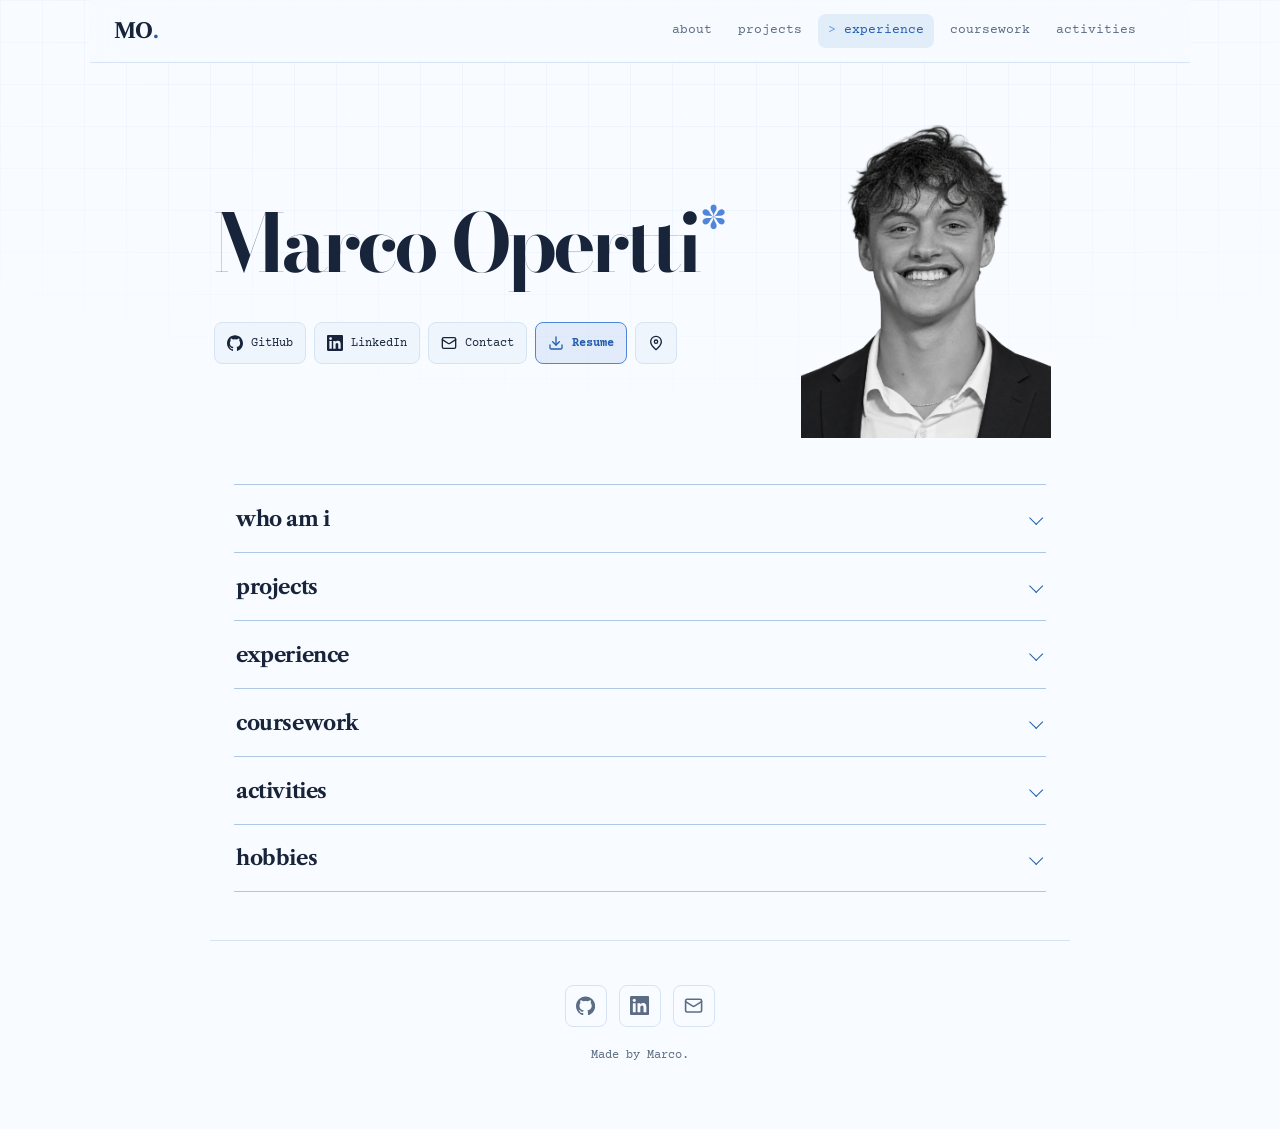
==== index.html @ 5804d97c "Refine portfolio design and interactions" ====
<!DOCTYPE html>
<html lang="en" data-theme="light">
<head>
  <meta charset="UTF-8" />
  <meta name="viewport" content="width=device-width, initial-scale=1.0" />

  <title>Marco Opertti</title>
  <meta name="description" content="Marco Opertti studies computer science at Penn and builds useful software." />
  <meta name="author" content="Marco Opertti" />
  <meta name="theme-color" content="#f7fbff" />

  <!-- Open Graph -->
  <meta property="og:type" content="website" />
  <meta property="og:title" content="Marco Opertti" />
  <meta property="og:description" content="Computer science, design, and projects by Marco Opertti." />
  <meta property="og:url" content="https://marcomercader.github.io" />
  <!-- Drop an assets/og-image.png (1200x630) here and uncomment to enable a rich preview -->
  <!-- <meta property="og:image" content="https://marcomercader.github.io/assets/og-image.png" /> -->

  <!-- Twitter -->
  <meta name="twitter:card" content="summary" />
  <meta name="twitter:title" content="Marco Opertti" />
  <meta name="twitter:description" content="Computer science, design, and projects by Marco Opertti." />

  <link rel="icon" href="data:image/svg+xml,<svg xmlns=%22http://www.w3.org/2000/svg%22 viewBox=%220 0 100 100%22><text y=%22.9em%22 font-size=%2290%22>%E2%8C%98</text></svg>" />

  <!-- Classic serif with a practical typewriter face for the terminal -->
  <link rel="preconnect" href="https://fonts.googleapis.com" />
  <link rel="preconnect" href="https://fonts.gstatic.com" crossorigin />
  <link href="https://fonts.googleapis.com/css2?family=Bodoni+Moda:opsz,wght@6..96,500;6..96,600&family=Courier+Prime:wght@400;700&family=Libre+Caslon+Text:ital,wght@0,400;0,700;1,400&display=swap" rel="stylesheet" />

  <link rel="stylesheet" href="style.css?v=2" />
</head>
<body>
  <a class="skip-link" href="#terminal-section">Skip to content</a>

  <!-- Scroll progress bar -->
  <!-- ============ SVG ICON SPRITE (referenced with <use>) ============ -->
  <svg width="0" height="0" style="position:absolute" aria-hidden="true" focusable="false">
    <symbol id="i-github" viewBox="0 0 24 24" fill="currentColor">
      <path d="M12 .5C5.37.5 0 5.87 0 12.5c0 5.3 3.44 9.8 8.21 11.39.6.11.82-.26.82-.58 0-.29-.01-1.04-.02-2.05-3.34.73-4.04-1.61-4.04-1.61-.55-1.39-1.34-1.76-1.34-1.76-1.09-.75.08-.73.08-.73 1.21.09 1.84 1.24 1.84 1.24 1.07 1.84 2.81 1.31 3.5 1 .11-.78.42-1.31.76-1.61-2.67-.3-5.47-1.34-5.47-5.95 0-1.31.47-2.39 1.24-3.23-.12-.3-.54-1.53.12-3.18 0 0 1.01-.32 3.3 1.23a11.5 11.5 0 016 0c2.29-1.55 3.3-1.23 3.3-1.23.66 1.65.24 2.88.12 3.18.77.84 1.24 1.92 1.24 3.23 0 4.62-2.81 5.64-5.49 5.94.43.37.81 1.1.81 2.22 0 1.6-.01 2.9-.01 3.29 0 .32.22.7.83.58C20.56 22.29 24 17.8 24 12.5 24 5.87 18.63.5 12 .5z"/>
    </symbol>
    <symbol id="i-linkedin" viewBox="0 0 24 24" fill="currentColor">
      <path d="M20.45 20.45h-3.56v-5.57c0-1.33-.02-3.04-1.85-3.04-1.85 0-2.13 1.45-2.13 2.94v5.67H9.35V9h3.42v1.56h.05c.48-.9 1.64-1.85 3.37-1.85 3.6 0 4.27 2.37 4.27 5.45v6.29zM5.34 7.43a2.06 2.06 0 110-4.13 2.06 2.06 0 010 4.13zM7.12 20.45H3.56V9h3.56v11.45zM22.22 0H1.77C.79 0 0 .77 0 1.72v20.56C0 23.23.79 24 1.77 24h20.45c.98 0 1.78-.77 1.78-1.72V1.72C24 .77 23.2 0 22.22 0z"/>
    </symbol>
    <symbol id="i-mail" viewBox="0 0 24 24" fill="none" stroke="currentColor" stroke-linecap="round" stroke-linejoin="round">
      <rect x="2" y="4" width="20" height="16" rx="2"/><path d="m22 7-8.97 5.7a1.94 1.94 0 0 1-2.06 0L2 7"/>
    </symbol>
    <symbol id="i-download" viewBox="0 0 24 24" fill="none" stroke="currentColor" stroke-linecap="round" stroke-linejoin="round">
      <path d="M21 15v4a2 2 0 0 1-2 2H5a2 2 0 0 1-2-2v-4"/><path d="M7 10l5 5 5-5"/><path d="M12 15V3"/>
    </symbol>
    <symbol id="i-location" viewBox="0 0 24 24" fill="none" stroke="currentColor" stroke-linecap="round" stroke-linejoin="round">
      <path d="M20 10c0 5-8 12-8 12S4 15 4 10a8 8 0 1 1 16 0Z"/><circle cx="12" cy="10" r="2.5"/>
    </symbol>
    <symbol id="i-arrow" viewBox="0 0 24 24" fill="none" stroke="currentColor" stroke-linecap="round" stroke-linejoin="round">
      <path d="M7 17 17 7"/><path d="M7 7h10v10"/>
    </symbol>
    <symbol id="i-menu" viewBox="0 0 24 24" fill="none" stroke="currentColor" stroke-linecap="round" stroke-linejoin="round">
      <path d="M3 6h18M3 12h18M3 18h18"/>
    </symbol>
    <symbol id="i-x" viewBox="0 0 24 24" fill="none" stroke="currentColor" stroke-linecap="round" stroke-linejoin="round">
      <path d="M18 6 6 18M6 6l12 12"/>
    </symbol>
    <symbol id="i-check" viewBox="0 0 24 24" fill="none" stroke="currentColor" stroke-linecap="round" stroke-linejoin="round">
      <path d="M20 6 9 17l-5-5"/>
    </symbol>
    <symbol id="i-sparkles" viewBox="0 0 24 24" fill="none" stroke="currentColor" stroke-linecap="round" stroke-linejoin="round">
      <path d="M12 3 10.1 8.8a2 2 0 0 1-1.3 1.3L3 12l5.8 1.9a2 2 0 0 1 1.3 1.3L12 21l1.9-5.8a2 2 0 0 1 1.3-1.3L21 12l-5.8-1.9a2 2 0 0 1-1.3-1.3L12 3Z"/><path d="M5 3v4M3 5h4M19 17v4M17 19h4"/>
    </symbol>
    <symbol id="i-award" viewBox="0 0 24 24" fill="none" stroke="currentColor" stroke-linecap="round" stroke-linejoin="round">
      <circle cx="12" cy="8" r="6"/><path d="M15.5 13.5 17 22l-5-3-5 3 1.5-8.5"/>
    </symbol>
    <symbol id="i-flag" viewBox="0 0 24 24" fill="none" stroke="currentColor" stroke-linecap="round" stroke-linejoin="round">
      <path d="M4 15s1-1 4-1 5 2 8 2 4-1 4-1V3s-1 1-4 1-5-2-8-2-4 1-4 1z"/><line x1="4" y1="22" x2="4" y2="15"/>
    </symbol>
    <symbol id="i-globe" viewBox="0 0 24 24" fill="none" stroke="currentColor" stroke-linecap="round" stroke-linejoin="round">
      <circle cx="12" cy="12" r="10"/><path d="M2 12h20"/><path d="M12 2a15.3 15.3 0 0 1 4 10 15.3 15.3 0 0 1-4 10 15.3 15.3 0 0 1-4-10 15.3 15.3 0 0 1 4-10z"/>
    </symbol>
    <symbol id="i-book" viewBox="0 0 24 24" fill="none" stroke="currentColor" stroke-linecap="round" stroke-linejoin="round">
      <path d="M12 7v14"/><path d="M3 18a1 1 0 0 1-1-1V4a1 1 0 0 1 1-1h5a4 4 0 0 1 4 4 4 4 0 0 1 4-4h5a1 1 0 0 1 1 1v13a1 1 0 0 1-1 1h-6a3 3 0 0 0-3 3 3 3 0 0 0-3-3z"/>
    </symbol>
  </svg>

  <!-- ============ NAV ============ -->
  <header class="nav" id="nav">
    <a href="#hero" class="nav__brand" aria-label="Marco Opertti, home">MO<span class="accent">.</span></a>

    <nav class="nav__links" id="nav-links" aria-label="Primary">
      <a href="#terminal-section">about</a>
      <a href="#projects">projects</a>
      <a href="#experience">experience</a>
      <a href="#coursework">coursework</a>
      <a href="#activities">activities</a>
    </nav>

    <div class="nav__actions">
      <button id="nav-menu-btn" class="icon-btn nav__menu-btn" type="button" aria-label="Open menu" aria-expanded="false" aria-controls="nav-links">
        <svg class="icon icon-menu" aria-hidden="true"><use href="#i-menu"/></svg>
        <svg class="icon icon-x" aria-hidden="true"><use href="#i-x"/></svg>
      </button>
    </div>
  </header>

  <main>
    <!-- ============ SECTION 1: HERO ============ -->
    <section id="hero" class="hero">
      <div class="hero__intro">
        <div class="hero__name-row">
          <h1 class="hero__name">Marco Opertti<span class="hero__asterisk" aria-hidden="true">*</span></h1>
        </div>

        <div class="hero__links">
          <a class="btn" href="https://github.com/Marcomercader" target="_blank" rel="noopener" aria-label="GitHub profile">
            <svg class="icon" aria-hidden="true"><use href="#i-github"/></svg> GitHub
          </a>
          <a class="btn" href="https://www.linkedin.com/in/marco-opertti" target="_blank" rel="noopener" aria-label="LinkedIn profile">
            <svg class="icon" aria-hidden="true"><use href="#i-linkedin"/></svg> LinkedIn
          </a>
          <span class="contact-wrap">
            <button class="btn" type="button" aria-describedby="contact-note">
              <svg class="icon" aria-hidden="true"><use href="#i-mail"/></svg> Contact
            </button>
            <span class="contact-note" id="contact-note" role="tooltip">
              <a href="mailto:marcoopertti@gmail.com">marcoopertti@gmail.com</a>
              <a href="tel:+12023203802">202-320-3802</a>
            </span>
          </span>
          <a class="btn btn--accent" href="https://github.com/Marcomercader/resume/raw/main/Marco%20Opertti%20Resume%202026.pdf" target="_blank" rel="noopener" aria-label="Download resume PDF">
            <svg class="icon" aria-hidden="true"><use href="#i-download"/></svg> Resume
          </a>
          <span class="location-wrap">
            <button class="btn location-tag" type="button" aria-label="Location" aria-describedby="location-note">
              <svg class="icon" aria-hidden="true"><use href="#i-location"/></svg>
            </button>
            <span class="location-note" id="location-note" role="tooltip">Grew up in DC, originally from Uruguay, now based in Philly.</span>
          </span>
        </div>

      </div>

      <div class="hero__portrait" aria-hidden="true">
        <div class="hero__portrait-frame">
          <img class="hero__portrait-photo" src="assets/marco-headshot.png" alt="" width="1122" height="1402" />
        </div>
      </div>
    </section>

    <!-- ============ SECTION 2: TERMINAL / ABOUT ============ -->
    <section id="terminal-section" class="section">
      <h2 class="section__title">who am i</h2>

      <div class="terminal" id="terminal">
        <div class="terminal__bar">
          <span class="terminal__dot terminal__dot--red" aria-hidden="true"></span>
          <span class="terminal__dot terminal__dot--yellow" aria-hidden="true"></span>
          <span class="terminal__dot terminal__dot--green" aria-hidden="true"></span>
          <span class="terminal__title">marco@penn ~ %</span>
        </div>

        <!-- Output area. Screen-reader announces new lines politely. -->
        <div class="terminal__body" id="terminal-output" role="log" aria-live="polite" aria-label="Terminal output"></div>

        <!-- Live input line. The real <input> is transparent and sits on top of
             a rendered mirror so we can draw a blinking cursor + ghost autocomplete. -->
        <form class="terminal__input-line" id="terminal-form" autocomplete="off">
          <label class="terminal__prompt" for="terminal-input">marco@penn ~ %</label>
          <span class="terminal__field" id="terminal-field">
            <span class="terminal__render" aria-hidden="true"><span id="term-typed"></span><span class="terminal__cursor"></span><span id="term-ghost" class="terminal__ghost"></span></span>
            <input
              id="terminal-input"
              class="terminal__input"
              type="text"
              name="command"
              aria-label="Terminal command input, type help then Enter. Press Tab to autocomplete."
              autocomplete="off"
              autocapitalize="off"
              autocorrect="off"
              spellcheck="false"
            />
          </span>
        </form>
      </div>

      <!-- Clickable shortcuts: run a command without typing it. -->
      <div class="cmd-chips" role="group" aria-label="Try a command">
        <span class="cmd-chips__label" aria-hidden="true">try:</span>
        <button class="chip" type="button" data-cmd="help">help</button>
        <button class="chip" type="button" data-cmd="neofetch">neofetch</button>
        <button class="chip" type="button" data-cmd="projects">projects</button>
        <button class="chip" type="button" data-cmd="skills">skills</button>
      </div>
    </section>

    <!-- ============ SECTION 3: PROJECTS ============ -->
    <section id="projects" class="section">
      <h2 class="section__title">projects</h2>

      <div class="projects">
        <!-- Project 1: LHF -->
        <article class="project" id="project-lhf">
          <div class="project__media project__media--fit project__media--fit-cream">
            <img src="assets/covers/lhf.jpg" alt="Low Hanging Fruit cover art: an illustrated persimmon hanging from a branch" loading="lazy" width="886" height="886" />
          </div>
          <div class="project__content">
            <h3 class="project__title">LHF</h3>
            <ul class="tags" aria-label="Tech stack">
              <li>Swift</li><li>SwiftUI</li><li>iOS / macOS</li>
            </ul>
            <p class="project__desc">
              An assignment tracker that pulls deadlines from Canvas and Gradescope.
              I lead the product design and interface. Available on the App Store.
            </p>
            <div class="project__links">
              <a class="btn btn--sm btn--accent" href="https://apps.apple.com/us/app/low-hanging-fruit/id6783911002" target="_blank" rel="noopener" aria-label="Low Hanging Fruit on the App Store">
                <svg class="icon icon-arrow" aria-hidden="true"><use href="#i-arrow"/></svg> App Store
              </a>
              <!-- TODO: fill in real repo URL -->
              <a class="btn btn--sm" href="#" aria-label="LHF GitHub repository">
                <svg class="icon" aria-hidden="true"><use href="#i-github"/></svg> GitHub
              </a>
            </div>
          </div>
        </article>

        <!-- Project 2: Monk -->
        <article class="project" id="project-monk">
          <div class="project__media project__media--wide">
            <img src="assets/covers/monk.png" alt="Monk home screen with a meditating monk illustration" loading="lazy" width="1318" height="1200" />
          </div>
          <div class="project__content">
            <h3 class="project__title">Monk</h3>
            <ul class="tags" aria-label="Tech stack">
              <li>TypeScript</li><li>Next.js</li><li>Supabase</li><li>Claude API</li>
            </ul>
            <p class="project__desc">
              A simple space for habits and guided meditation.
            </p>
            <div class="project__links">
              <!-- TODO: fill in real repo URL -->
              <a class="btn btn--sm" href="https://monkapp.vercel.app/onboarding" target="_blank" rel="noopener" aria-label="Monk live demo">
                <svg class="icon icon-arrow" aria-hidden="true"><use href="#i-arrow"/></svg> Live demo
              </a>
              <a class="btn btn--sm" href="#" aria-label="Monk GitHub repository">
                <svg class="icon" aria-hidden="true"><use href="#i-github"/></svg> GitHub
              </a>
            </div>
          </div>
        </article>

        <!-- Project 3: Penn GeoGuessr -->
        <article class="project" id="project-geoguessr">
          <div class="project__media project__media--fit">
            <img src="assets/covers/penn-geoguessr.jpg" alt="The LOVE statue on Penn's campus" loading="lazy" width="750" height="796" />
          </div>
          <div class="project__content">
            <h3 class="project__title">Penn GeoGuessr</h3>
            <ul class="tags" aria-label="Tech stack">
              <li>Java</li><li class="tags__flag">100% hand-written, no AI</li>
            </ul>
            <p class="project__desc">
              A campus guessing game with 50+ Penn locations, distance scoring,
              a hard mode, and saved high scores. Built solo without AI.
            </p>
            <div class="project__links">
              <a class="btn btn--sm" href="https://github.com/Marcomercader/PennGeoguessr" target="_blank" rel="noopener" aria-label="Penn GeoGuessr GitHub repository">
                <svg class="icon" aria-hidden="true"><use href="#i-github"/></svg> GitHub
              </a>
            </div>
          </div>
        </article>
      </div>
    </section>

    <!-- ============ SECTION 4: EXPERIENCE ============ -->
    <section id="experience" class="section">
      <h2 class="section__title">experience</h2>

      <ol class="timeline">
        <li class="timeline__item">
          <span class="timeline__when">2026</span>
          <div class="timeline__what">
            <strong>LightFeather</strong> &middot; Technology Intern
            <span class="timeline__where">Washington DC</span>
            <p class="timeline__note">Building interactive prototypes for a company website redesign.</p>
          </div>
        </li>
        <li class="timeline__item">
          <span class="timeline__when">2025</span>
          <div class="timeline__what">
            <strong>TakeOff Media</strong> &middot; Junior Web Developer
            <span class="timeline__where">Montevideo, Uruguay</span>
            <p class="timeline__note">Built semantic search across 1,000+ educational videos.</p>
          </div>
        </li>
        <li class="timeline__item">
          <span class="timeline__when">2024</span>
          <div class="timeline__what">
            <strong>North-West Soccer Camp</strong> &middot; Founder
            <span class="timeline__where">Washington DC</span>
            <p class="timeline__note">Ran six training programs for 50+ young players.</p>
          </div>
        </li>
        <li class="timeline__item">
          <span class="timeline__when">2023</span>
          <div class="timeline__what">
            <strong>MIDES</strong> &middot; Data Analyst Intern
            <span class="timeline__where">Montevideo, Uruguay</span>
            <p class="timeline__note">Studied water pricing during Uruguay's national drought.</p>
          </div>
        </li>
      </ol>

      <p class="experience__resume">
        Full details on my
        <a href="https://github.com/Marcomercader/resume/raw/main/Marco%20Opertti%20Resume%202026.pdf" target="_blank" rel="noopener">resume PDF</a>.
      </p>
    </section>

    <!-- ============ SECTION 5: COURSEWORK ============ -->
    <section id="coursework" class="section">
      <h2 class="section__title">coursework</h2>

      <div class="edu">
        <div class="edu__head">
          <div>
            <h3 class="edu__degree">Computer Science B.S.E.</h3>
            <p class="edu__school">University of Pennsylvania &middot; SEAS</p>
          </div>
          <div class="edu__stats">
            <div class="edu__stat">
              <span class="edu__stat-label">GPA</span>
              <span class="edu__stat-value">3.73</span>
            </div>
            <div class="edu__stat">
              <span class="edu__stat-label">class of</span>
              <span class="edu__stat-value">2028</span>
            </div>
          </div>
        </div>

        <!-- Aug 2024 -> May 2028, roughly halfway as of mid-2026 -->
        <div class="edu__progress">
          <span class="edu__progress-label" aria-hidden="true">// degree progress</span>
          <div class="edu__progress-track" role="img" aria-label="Degree progress: about 50 percent, August 2024 to May 2028">
            <span class="edu__progress-fill" style="--pct: 51%"></span>
          </div>
          <span class="edu__progress-pct" aria-hidden="true">51%</span>
        </div>

        <div class="edu__row">
          <span class="edu__label">minors</span>
          <div class="edu__chips">
            <button class="minor-chip" id="design-minor-btn" type="button" aria-haspopup="dialog" aria-controls="design-modal">
              Design portfolio (UX/UI)
              <svg class="icon" aria-hidden="true"><use href="#i-arrow"/></svg>
            </button>
            <span class="minor-chip minor-chip--plain">Engineering Entrepreneurship</span>
          </div>
        </div>

        <div class="edu__row">
          <span class="edu__label">relevant coursework</span>
          <ul class="tags edu__tags" aria-label="Relevant coursework">
            <li>Data Structures</li>
            <li>Algorithms</li>
            <li>Discrete Mathematics</li>
            <li>Linear Algebra</li>
            <li>Computer Systems</li>
            <li>Probability</li>
            <li>CAD (SolidWorks &amp; Rhino)</li>
          </ul>
        </div>

        <p class="edu__note">I started in Mathematical Economics, then switched to computer science because I wanted to build.</p>
      </div>
    </section>

    <!-- ============ SECTION 6: ACTIVITIES ============ -->
    <section id="activities" class="section">
      <h2 class="section__title">activities</h2>

      <ul class="activities">
        <li class="activity">
          <span class="activity__icon" aria-hidden="true"><svg class="icon"><use href="#i-sparkles"/></svg></span>
          <div class="activity__body">
            <h3 class="activity__title">Latino cultural festival</h3>
            <p class="activity__desc">
              I co-organize Penn's largest Latino festival, with 2,000+ attendees and
              $10,000+ raised for nonprofits.
            </p>
          </div>
        </li>

        <li class="activity">
          <span class="activity__icon" aria-hidden="true"><svg class="icon"><use href="#i-award"/></svg></span>
          <div class="activity__body">
            <h3 class="activity__title">UPenn club soccer captain</h3>
            <p class="activity__desc">
              Captain of the Dolphinos, Penn's club soccer team.
            </p>
          </div>
        </li>

        <li class="activity">
          <span class="activity__icon" aria-hidden="true"><svg class="icon"><use href="#i-flag"/></svg></span>
          <div class="activity__body">
            <h3 class="activity__title">Wharton Latino</h3>
            <p class="activity__desc">
              I help run events and mentorship for the club.
            </p>
          </div>
        </li>

        <li class="activity">
          <span class="activity__icon" aria-hidden="true"><svg class="icon"><use href="#i-book"/></svg></span>
          <div class="activity__body">
            <h3 class="activity__title">Curious Cardinals tutor</h3>
            <p class="activity__desc">
              I mentor younger students through schoolwork and passion projects.
            </p>
          </div>
        </li>

        <li class="activity">
          <span class="activity__icon" aria-hidden="true"><svg class="icon"><use href="#i-flag"/></svg></span>
          <div class="activity__body">
            <h3 class="activity__title">UPenn Ski Club</h3>
            <p class="activity__desc">I compete in snowboard slalom and freestyle.</p>
          </div>
        </li>
      </ul>
    </section>

    <!-- ============ SECTION 7: HOBBIES (compact) ============ -->
    <section id="hobbies" class="section section--slim">
      <h2 class="section__title">hobbies</h2>
      <div class="hobbies" aria-label="Hobbies">
        <button class="hobby-card" type="button" data-hobby="sports" aria-haspopup="dialog" aria-controls="hobby-modal"><span aria-hidden="true">⚽</span> sports</button>
        <button class="hobby-card" type="button" data-hobby="cooking" aria-haspopup="dialog" aria-controls="hobby-modal"><span aria-hidden="true">🍳</span> cooking</button>
        <button class="hobby-card" type="button" data-hobby="traveling" aria-haspopup="dialog" aria-controls="hobby-modal"><span aria-hidden="true">✈️</span> traveling</button>
        <button class="hobby-card" type="button" data-hobby="altinha" aria-haspopup="dialog" aria-controls="hobby-modal"><span aria-hidden="true">⛱️</span> altinha</button>
        <button class="hobby-card" type="button" data-hobby="mate-circles" aria-haspopup="dialog" aria-controls="hobby-modal"><span aria-hidden="true">🧉</span> maté circles</button>
      </div>
    </section>
  </main>

  <!-- ============ SECTION 5: FOOTER ============ -->
  <footer class="footer">
    <nav class="footer__links" aria-label="Footer">
      <a href="https://github.com/Marcomercader" target="_blank" rel="noopener" aria-label="GitHub">
        <svg class="icon" aria-hidden="true"><use href="#i-github"/></svg>
      </a>
      <a href="https://www.linkedin.com/in/marco-opertti" target="_blank" rel="noopener" aria-label="LinkedIn">
        <svg class="icon" aria-hidden="true"><use href="#i-linkedin"/></svg>
      </a>
      <a href="mailto:marcoopertti@gmail.com" aria-label="Email Marco">
        <svg class="icon" aria-hidden="true"><use href="#i-mail"/></svg>
      </a>
    </nav>
    <p class="footer__note">Made by Marco.</p>
  </footer>

  <!-- ============ DESIGN MINOR EASTER EGG ============ -->
  <div class="modal" id="design-modal" role="dialog" aria-modal="true" aria-labelledby="design-modal-title" hidden>
    <div class="modal__backdrop" data-close-modal></div>
    <div class="modal__panel">
      <div class="modal__bar">
        <span class="terminal__dot terminal__dot--red" aria-hidden="true"></span>
        <span class="terminal__dot terminal__dot--yellow" aria-hidden="true"></span>
        <span class="terminal__dot terminal__dot--green" aria-hidden="true"></span>
        <span class="modal__title" id="design-modal-title">~/design-portfolio</span>
        <button class="icon-btn modal__close" type="button" data-close-modal aria-label="Close design projects">
          <svg class="icon" aria-hidden="true"><use href="#i-x"/></svg>
        </button>
      </div>
      <div class="modal__body">
        <p class="modal__intro">Design work from class and beyond.</p>
        <div class="design-grid">
          <figure class="design-item">
            <img src="assets/design/embroidered-jeans.jpg" alt="Marco wearing dark denim jeans with a hand-embroidered dragon patch on the back pocket" loading="lazy" width="768" height="1024" />
            <figcaption>01 &middot; Hand-embroidered denim.</figcaption>
          </figure>
          <figure class="design-item">
            <video src="assets/design/dada-composite.mp4" muted loop playsinline controls preload="metadata" aria-label="Dada composite video collage"></video>
            <figcaption>02 &middot; Dada video collage.</figcaption>
          </figure>
          <figure class="design-item">
            <img src="assets/design/capi-system.png" alt="Exploded product diagram of the Capí insulated maté bottle" loading="lazy" width="1056" height="1582" />
            <figcaption>03 &middot; Capí insulated maté bottle.</figcaption>
          </figure>
        </div>
      </div>
    </div>
  </div>

  <!-- Hobby photo lightbox: shows assets/hobbies/<name>.jpg when it exists,
       otherwise a "photos coming soon" placeholder. -->
  <div class="modal" id="hobby-modal" role="dialog" aria-modal="true" aria-labelledby="hobby-modal-title" hidden>
    <div class="modal__backdrop" data-close-modal></div>
    <div class="modal__panel modal__panel--sm">
      <div class="modal__bar">
        <span class="terminal__dot terminal__dot--red" aria-hidden="true"></span>
        <span class="terminal__dot terminal__dot--yellow" aria-hidden="true"></span>
        <span class="terminal__dot terminal__dot--green" aria-hidden="true"></span>
        <span class="modal__title" id="hobby-modal-title">~/hobbies</span>
        <button class="icon-btn modal__close" type="button" data-close-modal aria-label="Close hobby photos">
          <svg class="icon" aria-hidden="true"><use href="#i-x"/></svg>
        </button>
      </div>
      <div class="modal__body">
        <img class="hobby-photo" id="hobby-photo" alt="" hidden />
        <div class="hobby-fallback" id="hobby-fallback" hidden>photos coming soon</div>
      </div>
    </div>
  </div>

  <script src="script.js?v=2" defer></script>
</body>
</html>
---- style.css ----
/* ============================================================
   Marco Opertti portfolio
   Plain CSS, no build step. Theming via [data-theme] on <html>.

   Type system:
     Libre Caslon Text -> display and body
     Courier Prime     -> terminal and utility text
   ============================================================ */

/* ---------- Design tokens ---------- */
:root {
  --accent: #4f86d9;
  --accent-2: #9fc7ff;
  --accent-dim: rgba(79, 134, 217, 0.13);
  --accent-glow: rgba(79, 134, 217, 0.22);

  --radius: 12px;
  --radius-sm: 8px;
  --maxw: 860px;

  --font-sans: "Libre Caslon Text", Georgia, "Times New Roman", serif;
  --font-mono: "Courier Prime", "Courier New", monospace;

  --transition: 180ms ease;
  --ease-out: cubic-bezier(0.16, 1, 0.3, 1);

  --z-nav: 50;
  --z-menu: 60;
}

/* Light blue and white palette */
[data-theme="light"] {
  --bg: #f8fbff;
  --bg-elev: #eef5fd;
  --bg-terminal: #e8f2ff;
  --text: #17243a;
  --text-dim: #5c6d83;
  --border: #d5e3f3;
  --border-strong: #aec7e4;
  --shadow: 0 18px 50px rgba(40, 80, 130, 0.15);
  --accent-text: #245fae;
  --grid-line: rgba(47, 111, 210, 0.04);
}

/* ---------- Reset / base ---------- */
*, *::before, *::after { box-sizing: border-box; }

html { scroll-behavior: smooth; }

@media (prefers-reduced-motion: reduce) {
  html { scroll-behavior: auto; }
  *, *::before, *::after {
    animation-duration: 0.001ms !important;
    animation-iteration-count: 1 !important;
    transition-duration: 0.001ms !important;
  }
}

body {
  margin: 0;
  font-family: var(--font-sans);
  background: var(--bg);
  color: var(--text);
  line-height: 1.65;
  -webkit-font-smoothing: antialiased;
  text-rendering: optimizeLegibility;
  transition: background var(--transition), color var(--transition);
  overflow-x: hidden;
}

/* Faint grid texture. */
body::before {
  content: "";
  position: fixed;
  inset: 0;
  z-index: -2;
  pointer-events: none;
  background-image:
    linear-gradient(var(--grid-line) 1px, transparent 1px),
    linear-gradient(90deg, var(--grid-line) 1px, transparent 1px);
  background-size: 42px 42px;
  mask-image: radial-gradient(ellipse 100% 60% at 50% 0%, #000 40%, transparent 78%);
  -webkit-mask-image: radial-gradient(ellipse 100% 60% at 50% 0%, #000 40%, transparent 78%);
}
h1, h2, h3 { line-height: 1.12; font-weight: 700; letter-spacing: -0.02em; }

a { color: var(--accent-text); text-decoration: none; }
a:hover { text-decoration: underline; }

code {
  font-family: var(--font-mono);
  font-size: 0.88em;
}

.accent { color: var(--accent-text); }

/* Inline SVG icon sizing */
.icon {
  width: 1.05em;
  height: 1.05em;
  flex: none;
  stroke-width: 2;
  vertical-align: -0.15em;
}

/* Visible keyboard focus everywhere */
:focus-visible {
  outline: 2px solid var(--accent);
  outline-offset: 3px;
  border-radius: 5px;
}

.skip-link {
  position: absolute;
  left: -9999px;
  top: 0;
  background: var(--accent);
  color: #fff;
  padding: 10px 16px;
  z-index: 100;
  font-weight: 600;
  border-radius: 0 0 var(--radius-sm) 0;
}
.skip-link:focus { left: 0; top: 0; }

/* ---------- Layout helpers ---------- */
main { display: block; }

.section {
  max-width: var(--maxw);
  margin: 0 auto;
  padding: 96px 24px 30px;
  scroll-margin-top: 84px;
}

.section__title {
  font-size: 1.5rem;
  margin: 0 0 30px;
  color: var(--text);
  display: flex;
  align-items: baseline;
  gap: 10px;
}
.section__title .accent { font-size: 1rem; font-weight: 500; font-family: var(--font-mono); }

/* ---------- One-page accordion ---------- */
.section.accordion {
  padding: 0 24px;
  scroll-margin-top: 74px;
}
.accordion__trigger {
  width: 100%;
  min-height: 68px;
  display: flex;
  align-items: center;
  justify-content: space-between;
  gap: 20px;
  padding: 18px 2px;
  border: 0;
  border-top: 1px solid var(--border-strong);
  background: transparent;
  color: var(--text);
  font-family: var(--font-sans);
  cursor: pointer;
  text-align: left;
}
.accordion:last-of-type .accordion__trigger { border-bottom: 1px solid var(--border-strong); }
.accordion:last-of-type.is-open .accordion__trigger { border-bottom-color: transparent; }
.accordion__title { font-size: 1.3rem; font-weight: 700; letter-spacing: -0.02em; }
.accordion__mark {
  width: 10px;
  height: 10px;
  flex: none;
  border-right: 1.5px solid var(--accent-text);
  border-bottom: 1.5px solid var(--accent-text);
  transform: rotate(45deg) translate(-2px, 2px);
  transition: transform 220ms var(--ease-out);
}
.accordion.is-open .accordion__mark { transform: rotate(225deg) translate(-2px, 2px); }
.accordion.is-open .accordion__trigger {
  position: sticky;
  top: 61px;
  z-index: 20;
  background: color-mix(in srgb, var(--bg) 92%, transparent);
  backdrop-filter: blur(10px);
  -webkit-backdrop-filter: blur(10px);
  border-bottom: 1px solid var(--border);
}
.accordion__content {
  display: grid;
  grid-template-rows: 0fr;
  opacity: 0;
  visibility: hidden;
  transition:
    grid-template-rows 420ms cubic-bezier(0.22, 1, 0.36, 1),
    opacity 220ms ease,
    visibility 0s linear 420ms;
}
.accordion__inner {
  min-height: 0;
  overflow: hidden;
  padding: 0;
}
.accordion__inner::before,
.accordion__inner::after {
  content: "";
  display: block;
  height: 8px;
}
.accordion__inner::after { height: 54px; }
.accordion.is-open .accordion__content {
  grid-template-rows: 1fr;
  opacity: 1;
  visibility: visible;
  transition:
    grid-template-rows 420ms cubic-bezier(0.22, 1, 0.36, 1),
    opacity 260ms ease 40ms,
    visibility 0s;
}
.accordion__trigger:hover .accordion__title { color: var(--accent-text); }

/* ---------- Nav ---------- */
.nav {
  position: sticky;
  top: 0;
  z-index: var(--z-nav);
  display: flex;
  align-items: center;
  gap: 20px;
  padding: 14px 24px;
  max-width: 1100px;
  margin: 0 auto;
  backdrop-filter: saturate(180%) blur(12px);
  -webkit-backdrop-filter: saturate(180%) blur(12px);
  background: color-mix(in srgb, var(--bg) 78%, transparent);
  border-bottom: 1px solid var(--border);
}
.nav__brand {
  font-weight: 700;
  font-size: 1.3rem;
  color: var(--text);
  letter-spacing: -0.03em;
}
.nav__brand:hover { text-decoration: none; }
.nav__brand .accent { transition: opacity var(--transition); }
.nav__brand:hover .accent { opacity: 0.6; }

.nav__links {
  margin-left: auto;
  display: flex;
  gap: 6px;
  font-family: var(--font-mono);
  font-size: 0.82rem;
}
.nav__links a {
  color: var(--text-dim);
  padding: 6px 10px;
  border-radius: var(--radius-sm);
  position: relative;
  transition: color var(--transition), background var(--transition);
}
.nav__links a::before {
  content: "";
  color: var(--accent);
  opacity: 0;
  margin-right: 0;
  transition: opacity var(--transition);
}
.nav__links a:hover { color: var(--accent-text); text-decoration: none; background: var(--accent-dim); }

.nav__actions { display: flex; align-items: center; gap: 8px; margin-left: auto; }
.nav__links + .nav__actions { margin-left: 0; }

.icon-btn {
  background: transparent;
  border: 1px solid var(--border);
  color: var(--text);
  width: 40px;
  height: 40px;
  border-radius: var(--radius-sm);
  cursor: pointer;
  display: inline-flex;
  align-items: center;
  justify-content: center;
  transition: border-color var(--transition), color var(--transition), background var(--transition), transform var(--transition);
}
.icon-btn:hover { border-color: var(--accent); color: var(--accent-text); }
.icon-btn:active { transform: scale(0.92); }
.icon-btn .icon { width: 1.15rem; height: 1.15rem; }

/* mobile menu button hidden on desktop */
.nav__menu-btn { display: none; }
.nav__menu-btn .icon-x { display: none; }

@media (max-width: 620px) {
  .nav__menu-btn { display: inline-flex; }
  .nav__links {
    position: absolute;
    top: calc(100% + 8px);
    right: 16px;
    left: 16px;
    margin: 0;
    flex-direction: column;
    gap: 4px;
    padding: 10px;
    background: var(--bg-elev);
    border: 1px solid var(--border);
    border-radius: var(--radius);
    box-shadow: var(--shadow);
    font-size: 0.95rem;
    z-index: var(--z-menu);
    opacity: 0;
    transform: translateY(-8px);
    pointer-events: none;
    transition: opacity 180ms ease, transform 180ms var(--ease-out);
  }
  .nav.is-open .nav__links {
    opacity: 1;
    transform: translateY(0);
    pointer-events: auto;
  }
  .nav.is-open .nav__menu-btn .icon-menu { display: none; }
  .nav.is-open .nav__menu-btn .icon-x { display: inline; }
  .nav__links a { padding: 10px 12px; }
}

/* ---------- Buttons ---------- */
.btn {
  display: inline-flex;
  align-items: center;
  gap: 8px;
  font-family: var(--font-mono);
  font-size: 0.84rem;
  padding: 10px 16px;
  border-radius: var(--radius-sm);
  border: 1px solid var(--border);
  background: var(--bg-elev);
  color: var(--text);
  cursor: pointer;
  transition: border-color var(--transition), color var(--transition), background var(--transition), transform 140ms var(--ease-out), box-shadow var(--transition);
}
.btn:hover {
  border-color: var(--accent);
  color: var(--accent-text);
  text-decoration: none;
  transform: translateY(-2px);
  box-shadow: 0 8px 20px -8px var(--accent-glow);
}
.btn:active { transform: translateY(0) scale(0.98); }
.btn .icon { width: 1rem; height: 1rem; transition: transform var(--transition); }
.btn:hover .icon-arrow { transform: translate(2px, -2px); }
.btn--accent {
  border-color: var(--accent);
  color: var(--accent-text);
  background: var(--accent-dim);
  font-weight: 700;
}
.btn--sm { padding: 8px 13px; font-size: 0.8rem; }
.btn--disabled, .btn:disabled {
  opacity: 0.45;
  cursor: not-allowed;
  border-color: var(--border);
  color: var(--text-dim);
}
.btn--disabled:hover, .btn:disabled:hover { transform: none; border-color: var(--border); color: var(--text-dim); box-shadow: none; }

/* ---------- Hero ---------- */
.hero {
  max-width: 900px;
  margin: 0 auto;
  scroll-margin-top: 70px;
  padding: 62px 24px 46px;
  min-height: 0;
  display: grid;
  grid-template-columns: minmax(0, 1fr) 280px;
  gap: 42px;
  align-items: center;
}
.hero__intro { min-width: 0; max-width: 600px; }

/* Portrait */
.hero__portrait {
  position: relative;
  justify-self: center;
  width: 100%;
  max-width: 250px;
}
.hero__portrait-frame {
  position: relative;
}
.hero__portrait-photo {
  position: relative;
  display: block;
  width: 100%;
  height: auto;
  aspect-ratio: 1122 / 1402;
  object-fit: contain;
  filter: none;
}
@media (max-width: 820px) {
  .hero {
    grid-template-columns: 1fr;
    gap: 24px;
    min-height: 0;
  }
  .hero__portrait { max-width: 190px; justify-self: center; }
}
.hero__eyebrow {
  font-family: var(--font-mono);
  color: var(--accent-text);
  margin: 0 0 16px;
  font-size: 0.92rem;
  display: inline-flex;
  align-items: center;
  gap: 8px;
}
.hero__eyebrow::before {
  content: "";
  width: 8px;
  height: 8px;
  border-radius: 50%;
  background: var(--accent);
}
.hero__name {
  font-family: "Bodoni Moda", "Times New Roman", serif;
  font-size: clamp(2.8rem, 9vw, 5rem);
  margin: 0;
  letter-spacing: -0.055em;
  color: var(--text);
}
.hero__name-row { position: relative; }
.hero__asterisk { color: var(--accent); font-size: 0.5em; vertical-align: top; margin-left: 3px; }
.location-wrap { position: relative; display: inline-flex; }
.location-tag {
  width: 42px;
  min-width: 42px;
  height: 42px;
  padding: 0;
  justify-content: center;
  cursor: help;
}
.location-note {
  position: absolute;
  left: 50%;
  bottom: calc(100% + 10px);
  width: 250px;
  padding: 10px 12px;
  border: 1px solid var(--border-strong);
  border-radius: var(--radius-sm);
  background: var(--bg);
  color: var(--text-dim);
  box-shadow: var(--shadow);
  font-family: var(--font-mono);
  font-size: 0.72rem;
  line-height: 1.5;
  opacity: 0;
  pointer-events: none;
  transform: translate(-50%, 5px);
  transition: opacity 160ms ease, transform 180ms var(--ease-out);
}
.location-wrap:hover .location-note,
.location-tag:focus + .location-note { opacity: 1; transform: translate(-50%, 0); }
.contact-wrap { position: relative; display: inline-flex; }
.contact-note {
  position: absolute;
  left: 50%;
  top: calc(100% + 10px);
  width: max-content;
  display: flex;
  flex-direction: column;
  gap: 4px;
  padding: 10px 12px;
  border: 1px solid var(--border-strong);
  border-radius: var(--radius-sm);
  background: var(--bg);
  box-shadow: var(--shadow);
  font-family: var(--font-mono);
  font-size: 0.74rem;
  line-height: 1.5;
  opacity: 0;
  pointer-events: none;
  transform: translate(-50%, -5px);
  transition: opacity 160ms ease, transform 180ms var(--ease-out);
}
.contact-note a { color: var(--text); text-decoration: none; }
.contact-note a:hover { color: var(--accent-text); text-decoration: underline; }
.contact-wrap:hover .contact-note,
.contact-wrap:focus-within .contact-note { opacity: 1; pointer-events: auto; transform: translate(-50%, 0); }
.hero__tagline {
  font-size: clamp(1.1rem, 3vw, 1.5rem);
  color: var(--text-dim);
  margin: 0 0 36px;
  max-width: 46ch;
  min-height: 1.6em;
  font-weight: 500;
}
.hero__links { display: flex; flex-wrap: wrap; gap: 8px; margin: 34px 0 0; }
.hero__links > .btn,
.hero__links > .contact-wrap > .btn,
.hero__links > .location-wrap > .btn { padding: 9px 12px; font-size: 0.78rem; }
.hero__hint {
  font-family: var(--font-mono);
  font-size: 0.82rem;
  color: var(--text-dim);
}
.hero__hint kbd {
  font-family: var(--font-mono);
  background: var(--accent-dim);
  color: var(--accent-text);
  padding: 2px 8px;
  border-radius: 5px;
  border: 1px solid var(--border);
  font-size: 0.9em;
}

/* ---------- Terminal ---------- */
.terminal {
  border-radius: var(--radius);
  overflow: hidden;
  box-shadow: var(--shadow);
  border: 1px solid var(--border-strong);
  background: var(--bg-terminal);
  font-family: var(--font-mono);
  cursor: text;
  transition: border-color var(--transition);
}
.terminal:focus-within { border-color: color-mix(in srgb, var(--accent) 50%, var(--border-strong)); }
.terminal__bar {
  display: flex;
  align-items: center;
  gap: 8px;
  padding: 11px 14px;
  background: #dce9f8;
  border-bottom: 1px solid var(--border-strong);
}
.terminal__dot { width: 12px; height: 12px; border-radius: 50%; display: inline-block; transition: transform var(--transition); }
.terminal:hover .terminal__dot { transform: scale(1.1); }
.terminal__dot--red { background: #ff5f56; }
.terminal__dot--yellow { background: #ffbd2e; }
.terminal__dot--green { background: #27c93f; }
.terminal__title {
  margin-left: 10px;
  font-size: 0.76rem;
  color: var(--text-dim);
}
.terminal__body {
  padding: 18px 16px 6px;
  font-size: 0.84rem;
  line-height: 1.7;
  color: var(--text);
  min-height: 280px;
  max-height: 460px;
  overflow-y: auto;
  scrollbar-width: thin;
  scrollbar-color: #b6cbe3 transparent;
}
.terminal__body::-webkit-scrollbar { width: 8px; }
.terminal__body::-webkit-scrollbar-thumb { background: #b6cbe3; border-radius: 8px; }
.terminal__line { white-space: pre-wrap; word-break: break-word; }
.terminal__line--cmd { color: var(--text); }
.terminal__line--cmd .term-prompt { color: var(--accent); margin-right: 8px; }
.term-bullet { color: var(--accent-text); margin-right: 8px; }
.terminal__line--muted { color: var(--text-dim); }
.terminal__line--accent { color: var(--accent); }
.terminal__line--error { color: #a23d43; }
.terminal__line--ascii { color: var(--accent); line-height: 1.25; font-size: 0.78rem; }
.terminal__body a { color: var(--accent); text-decoration: underline; }
.terminal__body a:hover { text-decoration: none; }
/* clickable deep-link lines inside terminal output */
.term-link {
  cursor: pointer;
  color: var(--text);
  border-bottom: 1px dashed var(--border-strong);
  transition: color var(--transition), border-color var(--transition);
}
.term-link:hover { color: var(--accent); border-color: var(--accent); }

.terminal__input-line {
  display: flex;
  align-items: center;
  padding: 4px 16px 18px;
}
.terminal__prompt { color: var(--accent); margin-right: 8px; font-size: 0.84rem; white-space: nowrap; }

.terminal__field {
  position: relative;
  flex: 1;
  min-width: 0;
  font-family: var(--font-mono);
  font-size: 0.84rem;
  line-height: 1.5;
}
.terminal__render {
  white-space: pre;
  overflow: hidden;
  color: var(--text);
  pointer-events: none;
}
.terminal__ghost { color: #8b9bb0; }
.terminal__input {
  position: absolute;
  inset: 0;
  width: 100%;
  background: transparent;
  border: none;
  outline: none;
  color: transparent;
  caret-color: transparent;
  font-family: var(--font-mono);
  font-size: 0.84rem;
}
.terminal__field:not(.is-focused) .terminal__cursor { opacity: 0.35; animation: none; }
.terminal__cursor {
  display: inline-block;
  width: 8px;
  height: 1.05em;
  margin-left: 1px;
  vertical-align: text-bottom;
  background: var(--accent);
  animation: blink 1.05s steps(1) infinite;
}
@keyframes blink { 50% { opacity: 0; } }
@media (prefers-reduced-motion: reduce) {
  .terminal__cursor { animation: none; }
}

/* ---------- Command chips ---------- */
.cmd-chips {
  display: flex;
  flex-wrap: wrap;
  align-items: center;
  gap: 8px;
  margin-top: 16px;
}
.cmd-chips__label { color: var(--text-dim); font-size: 0.78rem; margin-right: 2px; font-family: var(--font-mono); }
.chip {
  font-family: var(--font-mono);
  font-size: 0.78rem;
  color: var(--text-dim);
  background: var(--bg-elev);
  border: 1px solid var(--border);
  border-radius: 20px;
  padding: 6px 13px;
  cursor: pointer;
  transition: border-color var(--transition), color var(--transition), background var(--transition), transform 140ms var(--ease-out);
}
.chip::before { content: "$ "; color: var(--accent); opacity: 0.7; }
.chip:hover, .chip:focus-visible {
  color: var(--accent-text);
  border-color: var(--accent);
  background: var(--accent-dim);
  transform: translateY(-2px);
}
.chip:active { transform: translateY(0) scale(0.96); }

/* The about panel keeps only the original bullet treatment. */
#terminal-section .terminal {
  border: 0;
  border-radius: 0;
  box-shadow: none;
  background: transparent;
  cursor: default;
}
#terminal-section .terminal__bar,
#terminal-section .terminal__input-line,
#terminal-section .cmd-chips { display: none; }
#terminal-section .terminal__body {
  min-height: 0;
  max-height: none;
  padding: 0;
  overflow: visible;
  font-family: var(--font-sans);
  font-size: 1rem;
  line-height: 1.8;
}

/* ---------- Projects ---------- */
.projects { display: flex; flex-direction: column; gap: 40px; }
.project {
  display: grid;
  grid-template-columns: 1fr 1fr;
  gap: 28px;
  align-items: center;
  position: relative;
  padding: 20px;
  border-radius: var(--radius);
  border: 1px solid transparent;
  transition: border-color var(--transition), background var(--transition), transform 200ms var(--ease-out);
}
.project:hover {
  border-color: var(--border);
  background: color-mix(in srgb, var(--bg-elev) 55%, transparent);
}
.project:nth-child(even) .project__media { order: 2; }
.project__media {
  aspect-ratio: 16 / 9;
  border-radius: var(--radius-sm);
  border: 1px dashed var(--border-strong);
  background:
    repeating-linear-gradient(45deg, transparent, transparent 12px, color-mix(in srgb, var(--text-dim) 6%, transparent) 12px, color-mix(in srgb, var(--text-dim) 6%, transparent) 24px);
  display: flex;
  align-items: center;
  justify-content: center;
  color: var(--text-dim);
  font-family: var(--font-mono);
  font-size: 0.78rem;
  text-align: center;
  padding: 12px;
  position: relative;
  overflow: hidden;
  transition: border-color var(--transition), color var(--transition);
}
.project:hover .project__media { border-color: var(--accent); color: var(--accent-text); }
/* real screenshots inside the media slot */
.project__media--shots {
  border-style: solid;
  background: color-mix(in srgb, var(--text-dim) 5%, transparent);
  gap: 12px;
  padding: 16px;
}
.project__media--shots img {
  height: 100%;
  width: auto;
  min-width: 0;
  object-fit: contain;
  border-radius: 10px;
  box-shadow: 0 4px 18px rgba(0, 0, 0, 0.35);
}
.project__media--wide { padding: 0; border-style: solid; }
.project__media--wide img {
  width: 100%;
  height: 100%;
  object-fit: cover;
  object-position: center;
}
#project-monk .project__media { aspect-ratio: 1 / 1; }
/* squarer frame, whole image visible (no crop) */
.project__media--fit {
  aspect-ratio: 4 / 3;
  padding: 0;
  border-style: solid;
  background: var(--bg-terminal);
}
.project__media--fit img {
  width: 100%;
  height: 100%;
  object-fit: contain;
}
.project__media--fit-cream { background: #fdf3e7; }
.project__content { position: relative; z-index: 1; }
.project__title { font-size: 1.55rem; margin: 0 0 12px; }
.project__desc { color: var(--text-dim); margin: 0 0 18px; font-size: 0.98rem; }
.tags {
  list-style: none;
  display: flex;
  flex-wrap: wrap;
  gap: 8px;
  padding: 0;
  margin: 0 0 16px;
}
.tags li {
  font-family: var(--font-mono);
  font-size: 0.72rem;
  color: var(--accent-text);
  background: var(--accent-dim);
  padding: 4px 10px;
  border-radius: 20px;
}
.tags__flag {
  color: var(--text) !important;
  background: transparent !important;
  border: 1px solid var(--accent);
  letter-spacing: 0.02em;
}
.tags__flag::before { content: "★ "; color: var(--accent); }
.project__links { display: flex; flex-wrap: wrap; gap: 10px; }

@media (max-width: 680px) {
  .project { grid-template-columns: 1fr; padding: 14px; }
  .project:nth-child(even) .project__media { order: 0; }
}

/* ---------- Experience timeline ---------- */
.timeline { list-style: none; margin: 0; padding: 0; }
.timeline__item {
  display: grid;
  grid-template-columns: 130px 1fr;
  gap: 18px;
  padding: 16px 0;
  border-left: 2px solid var(--border);
  padding-left: 24px;
  position: relative;
  transition: border-color var(--transition);
}
.timeline__item:hover { border-left-color: var(--accent); }
.timeline__item::before {
  content: "";
  position: absolute;
  left: -7px;
  top: 24px;
  width: 12px;
  height: 12px;
  border-radius: 50%;
  background: var(--bg);
  border: 2px solid var(--accent);
  transition: transform var(--transition), box-shadow var(--transition);
}
.timeline__item:hover::before {
  transform: scale(1.35);
  box-shadow: 0 0 0 5px var(--accent-dim);
}
.timeline__when {
  font-family: var(--font-mono);
  font-size: 0.8rem;
  color: var(--accent-text);
  padding-top: 1px;
}
.timeline__what strong { font-weight: 700; }
.timeline__where { display: block; color: var(--text-dim); font-size: 0.9rem; }
.timeline__note { margin: 6px 0 0; color: var(--text-dim); font-size: 0.92rem; }
.experience__resume { margin-top: 30px; font-family: var(--font-mono); font-size: 0.88rem; color: var(--text-dim); }

@media (max-width: 560px) {
  .timeline__item { grid-template-columns: 1fr; gap: 4px; }
}

/* ---------- Activities ---------- */
.activities {
  list-style: none;
  display: flex;
  flex-direction: column;
  gap: 0;
  margin: 0;
  padding: 0;
}
.activity {
  display: grid;
  grid-template-columns: 12px 1fr;
  gap: 12px;
  padding: 16px 0;
  border-top: 1px solid var(--border);
}
.activity::before { content: "•"; color: var(--accent-text); line-height: 1.4; }
.activity__icon { display: none; }
.activity__title { font-size: 1.05rem; margin: 0 0 4px; }
.activity__desc { margin: 0; color: var(--text-dim); font-size: 0.92rem; line-height: 1.6; }

/* ---------- Footer ---------- */
.footer {
  max-width: var(--maxw);
  margin: 48px auto 0;
  padding: 44px 24px 64px;
  border-top: 1px solid var(--border);
  text-align: center;
}
.footer__links {
  display: flex;
  justify-content: center;
  gap: 12px;
  margin-bottom: 18px;
}
.footer__links a {
  color: var(--text-dim);
  display: inline-flex;
  align-items: center;
  justify-content: center;
  width: 42px;
  height: 42px;
  border: 1px solid var(--border);
  border-radius: var(--radius-sm);
  transition: color var(--transition), border-color var(--transition), transform 140ms var(--ease-out);
}
.footer__links a:hover { color: var(--accent-text); border-color: var(--accent); text-decoration: none; transform: translateY(-2px); }
.footer__links .icon { width: 1.2rem; height: 1.2rem; }
.footer__note { font-family: var(--font-mono); font-size: 0.78rem; color: var(--text-dim); margin: 0; }

/* ---------- Scroll-spy active nav link ---------- */
.nav__links a.is-active { color: var(--accent-text); background: var(--accent-dim); }
.nav__links a.is-active::before { content: "> "; opacity: 0.8; }

/* ---------- Scroll reveal (subtle, reduced-motion safe) ---------- */
.reveal {
  opacity: 0;
  transform: translateY(16px);
  transition: opacity 0.55s var(--ease-out), transform 0.55s var(--ease-out);
  transition-delay: var(--reveal-delay, 0ms);
  will-change: opacity, transform;
}
.reveal.is-visible { opacity: 1; transform: none; }
@media (prefers-reduced-motion: reduce) {
  .reveal { opacity: 1; transform: none; transition: none; }
}

/* ---------- Coursework / education card ---------- */
.edu {
  border: 1px solid var(--border);
  border-radius: var(--radius);
  background: color-mix(in srgb, var(--bg-elev) 55%, transparent);
  padding: 28px;
  position: relative;
  overflow: hidden;
  transition: border-color var(--transition);
}
.edu:hover { border-color: var(--border-strong); }
/* faint blue corner tint */
.edu::before {
  content: "";
  position: absolute;
  top: -80px;
  right: -80px;
  width: 240px;
  height: 240px;
  border-radius: 50%;
  background: radial-gradient(circle, var(--accent-dim) 0%, transparent 70%);
  pointer-events: none;
}
.edu__head {
  display: flex;
  align-items: flex-start;
  justify-content: space-between;
  gap: 18px;
  flex-wrap: wrap;
  margin-bottom: 20px;
}
.edu__degree { margin: 0 0 4px; font-size: 1.35rem; }
.edu__school { margin: 0; color: var(--text-dim); font-size: 0.95rem; }
.edu__stats { display: flex; gap: 10px; }
.edu__stat {
  border: 1px solid var(--border);
  border-radius: var(--radius-sm);
  padding: 8px 14px;
  text-align: center;
  background: color-mix(in srgb, var(--bg) 60%, transparent);
  min-width: 82px;
}
.edu__stat-label {
  display: block;
  font-family: var(--font-mono);
  font-size: 0.68rem;
  color: var(--text-dim);
  letter-spacing: 0.08em;
}
.edu__stat-value {
  display: block;
  font-weight: 700;
  font-size: 1.15rem;
  color: var(--accent-text);
}
.edu__progress {
  display: flex;
  align-items: center;
  gap: 12px;
  margin-bottom: 22px;
  font-family: var(--font-mono);
  font-size: 0.75rem;
  color: var(--text-dim);
}
.edu__progress-track {
  flex: 1;
  height: 6px;
  border-radius: 999px;
  background: color-mix(in srgb, var(--text-dim) 14%, transparent);
  overflow: hidden;
}
.edu__progress-fill {
  display: block;
  height: 100%;
  width: var(--pct, 0%);
  border-radius: inherit;
  background: linear-gradient(90deg, var(--accent), var(--accent-2));
}
.edu__progress-pct { color: var(--accent-text); }
.edu__row {
  display: flex;
  align-items: baseline;
  gap: 16px;
  padding: 14px 0;
  border-top: 1px solid var(--border);
  flex-wrap: wrap;
}
.edu__label {
  font-family: var(--font-mono);
  font-size: 0.75rem;
  color: var(--text-dim);
  letter-spacing: 0.06em;
  flex: none;
  min-width: 170px;
}
.edu__chips { display: flex; gap: 10px; flex-wrap: wrap; }
.edu__tags { margin: 0; }

/* minor chips; the Design one is a real button hiding an easter egg */
.minor-chip {
  display: inline-flex;
  align-items: center;
  gap: 8px;
  padding: 7px 14px;
  border-radius: 999px;
  border: 1px solid var(--border-strong);
  background: transparent;
  color: var(--text);
  font-family: var(--font-mono);
  font-size: 0.82rem;
}
button.minor-chip {
  cursor: pointer;
  border-color: var(--accent);
  color: var(--accent-text);
  transition: background var(--transition), transform var(--transition);
}
button.minor-chip:hover { background: var(--accent-dim); transform: translateY(-1px); }
button.minor-chip .icon { width: 0.9em; height: 0.9em; }

/* ---------- Modal (design minor easter egg) ---------- */
.modal { position: fixed; inset: 0; z-index: var(--z-menu); }
.modal[hidden] { display: none; }
.modal__backdrop {
  position: absolute;
  inset: 0;
  background: rgba(28, 47, 72, 0.38);
  backdrop-filter: blur(6px);
  -webkit-backdrop-filter: blur(6px);
}
.modal__panel {
  position: relative;
  max-width: 780px;
  margin: 6vh auto;
  max-height: 88vh;
  display: flex;
  flex-direction: column;
  background: var(--bg-elev);
  border: 1px solid var(--border-strong);
  border-radius: var(--radius);
  box-shadow: var(--shadow);
  overflow: hidden;
  width: calc(100% - 32px);
  animation: modal-in 260ms var(--ease-out);
}
@keyframes modal-in {
  from { opacity: 0; transform: translateY(14px) scale(0.985); }
  to { opacity: 1; transform: none; }
}
@media (prefers-reduced-motion: reduce) {
  .modal__panel { animation: none; }
}
.modal__bar {
  display: flex;
  align-items: center;
  gap: 8px;
  padding: 12px 16px;
  border-bottom: 1px solid var(--border);
  background: color-mix(in srgb, var(--bg) 50%, transparent);
}
.modal__title {
  font-family: var(--font-mono);
  font-size: 0.8rem;
  color: var(--text-dim);
  margin-left: 8px;
}
.modal__close { margin-left: auto; width: 34px; height: 34px; }
.modal__body { padding: 22px; overflow-y: auto; }
.modal__intro {
  margin: 0 0 18px;
  color: var(--text-dim);
  font-size: 0.95rem;
}
.design-grid {
  display: grid;
  grid-template-columns: repeat(auto-fit, minmax(200px, 1fr));
  gap: 16px;
}
.design-item { margin: 0; }
.design-item img,
.design-item video {
  width: 100%;
  height: auto;
  aspect-ratio: 3 / 4;
  object-fit: cover;
  border-radius: var(--radius-sm);
  border: 1px solid var(--border);
  display: block;
  background: #f3f7fc;
}
.design-item:nth-child(3) img { object-fit: contain; background: #f7f5ef; }
.design-item figcaption {
  margin-top: 10px;
  font-family: var(--font-mono);
  font-size: 0.74rem;
  color: var(--text-dim);
  line-height: 1.5;
}
.design-item--soon .design-item__ph {
  aspect-ratio: 3 / 4;
  border: 1px dashed var(--border-strong);
  border-radius: var(--radius-sm);
  display: grid;
  place-items: center;
  color: var(--text-dim);
  font-family: var(--font-mono);
  font-size: 0.78rem;
}
/* coursework footnote, same register as the terminal comments */
.edu__note {
  margin: 18px 0 0;
  font-family: var(--font-mono);
  font-size: 0.75rem;
  color: var(--text-dim);
  opacity: 0.85;
  line-height: 1.7;
}

/* ---------- Hobbies: compact clickable card row ---------- */
.section--slim { padding-top: 40px; }
.hobbies { display: flex; flex-wrap: wrap; gap: 10px; }
.hobby-card {
  display: inline-flex;
  align-items: center;
  gap: 8px;
  padding: 10px 16px;
  border: 1px solid var(--border-strong);
  border-radius: var(--radius-sm);
  background: color-mix(in srgb, var(--bg-elev) 40%, transparent);
  color: var(--text);
  font-family: var(--font-mono);
  font-size: 0.85rem;
  cursor: pointer;
  transition: border-color var(--transition), background var(--transition), transform 140ms var(--ease-out);
}
.hobby-card:hover {
  border-color: var(--accent);
  background: var(--accent-dim);
  transform: translateY(-2px);
}
.modal__panel--sm { max-width: 460px; }
.hobby-photo {
  width: 100%;
  display: block;
  border-radius: var(--radius-sm);
  border: 1px solid var(--border);
}
.hobby-fallback {
  aspect-ratio: 4 / 3;
  border: 1px dashed var(--border-strong);
  border-radius: var(--radius-sm);
  display: grid;
  place-items: center;
  color: var(--text-dim);
  font-family: var(--font-mono);
  font-size: 0.78rem;
}
/* explicit display rules above would otherwise defeat the hidden attribute */
.hobby-photo[hidden],
.hobby-fallback[hidden] { display: none; }

body.modal-open { overflow: hidden; }

@media (max-width: 620px) {
  .edu { padding: 20px; }
  .edu__label { min-width: 100%; }
  .location-note { left: -102px; right: auto; bottom: auto; top: calc(100% + 8px); transform: translateY(-4px); }
  .location-wrap:hover .location-note,
  .location-tag:focus + .location-note { transform: translateY(0); }
  .contact-note { left: auto; right: 0; bottom: auto; top: calc(100% + 8px); transform: translateY(-4px); }
  .contact-wrap:hover .contact-note,
  .contact-wrap:focus-within .contact-note { transform: translateY(0); }
}
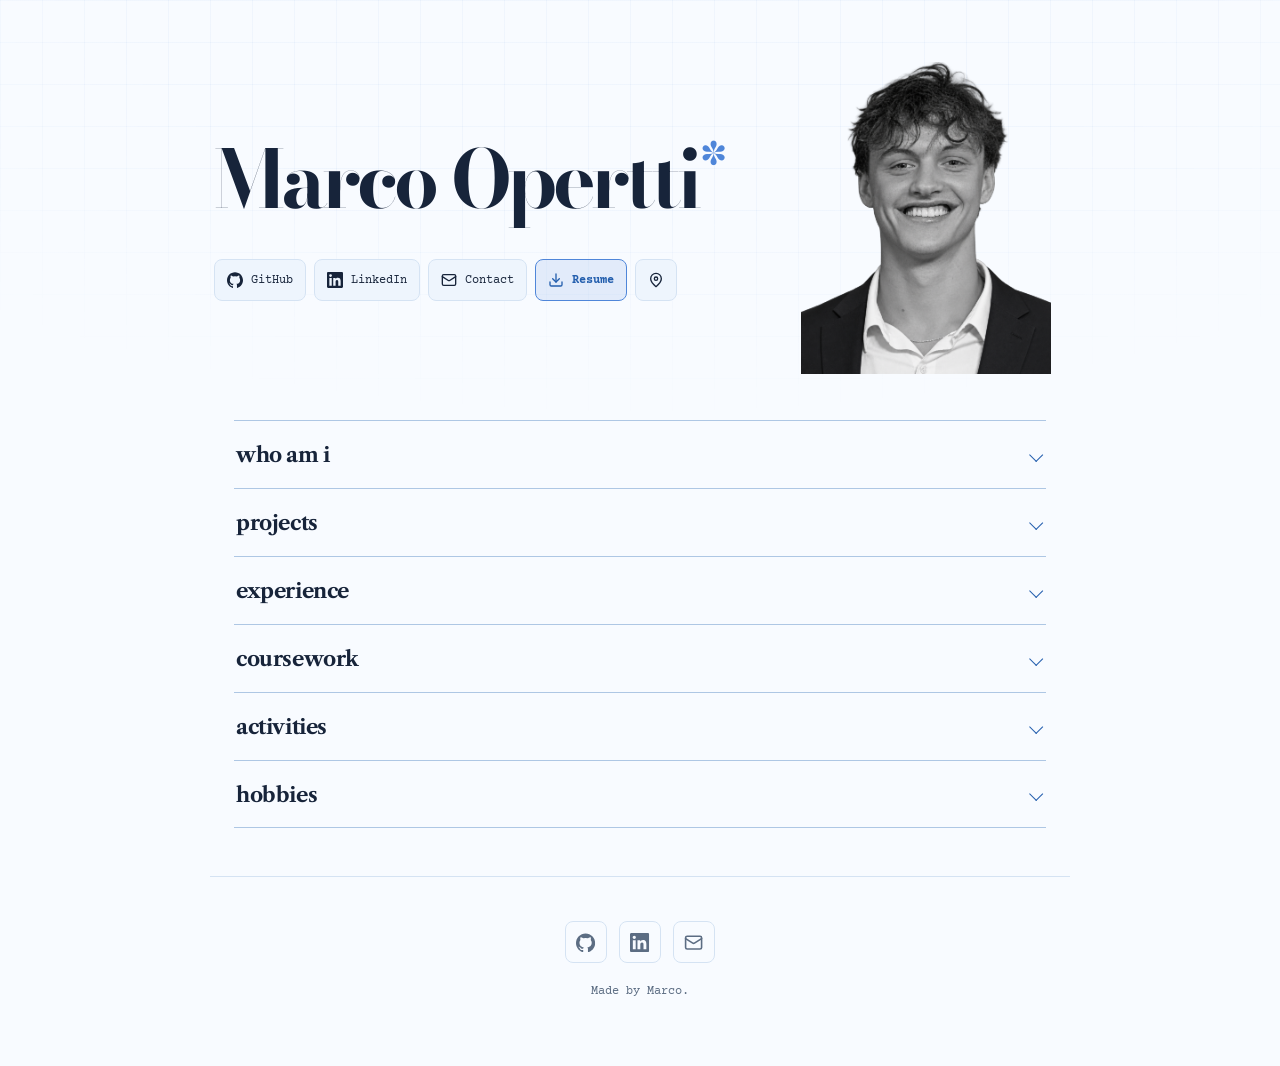
==== commit c0cd51cb: "Remove portfolio navbar" ====
--- a/index.html
+++ b/index.html
@@ -55,9 +55,6 @@
     <symbol id="i-arrow" viewBox="0 0 24 24" fill="none" stroke="currentColor" stroke-linecap="round" stroke-linejoin="round">
       <path d="M7 17 17 7"/><path d="M7 7h10v10"/>
     </symbol>
-    <symbol id="i-menu" viewBox="0 0 24 24" fill="none" stroke="currentColor" stroke-linecap="round" stroke-linejoin="round">
-      <path d="M3 6h18M3 12h18M3 18h18"/>
-    </symbol>
     <symbol id="i-x" viewBox="0 0 24 24" fill="none" stroke="currentColor" stroke-linecap="round" stroke-linejoin="round">
       <path d="M18 6 6 18M6 6l12 12"/>
     </symbol>
@@ -80,26 +77,6 @@
       <path d="M12 7v14"/><path d="M3 18a1 1 0 0 1-1-1V4a1 1 0 0 1 1-1h5a4 4 0 0 1 4 4 4 4 0 0 1 4-4h5a1 1 0 0 1 1 1v13a1 1 0 0 1-1 1h-6a3 3 0 0 0-3 3 3 3 0 0 0-3-3z"/>
     </symbol>
   </svg>
-
-  <!-- ============ NAV ============ -->
-  <header class="nav" id="nav">
-    <a href="#hero" class="nav__brand" aria-label="Marco Opertti, home">MO<span class="accent">.</span></a>
-
-    <nav class="nav__links" id="nav-links" aria-label="Primary">
-      <a href="#terminal-section">about</a>
-      <a href="#projects">projects</a>
-      <a href="#experience">experience</a>
-      <a href="#coursework">coursework</a>
-      <a href="#activities">activities</a>
-    </nav>
-
-    <div class="nav__actions">
-      <button id="nav-menu-btn" class="icon-btn nav__menu-btn" type="button" aria-label="Open menu" aria-expanded="false" aria-controls="nav-links">
-        <svg class="icon icon-menu" aria-hidden="true"><use href="#i-menu"/></svg>
-        <svg class="icon icon-x" aria-hidden="true"><use href="#i-x"/></svg>
-      </button>
-    </div>
-  </header>
 
   <main>
     <!-- ============ SECTION 1: HERO ============ -->
--- a/style.css
+++ b/style.css
@@ -24,7 +24,6 @@
   --transition: 180ms ease;
   --ease-out: cubic-bezier(0.16, 1, 0.3, 1);
 
-  --z-nav: 50;
   --z-menu: 60;
 }
 
@@ -146,7 +145,7 @@
 /* ---------- One-page accordion ---------- */
 .section.accordion {
   padding: 0 24px;
-  scroll-margin-top: 74px;
+  scroll-margin-top: 12px;
 }
 .accordion__trigger {
   width: 100%;
@@ -179,7 +178,7 @@
 .accordion.is-open .accordion__mark { transform: rotate(225deg) translate(-2px, 2px); }
 .accordion.is-open .accordion__trigger {
   position: sticky;
-  top: 61px;
+  top: 0;
   z-index: 20;
   background: color-mix(in srgb, var(--bg) 92%, transparent);
   backdrop-filter: blur(10px);
@@ -219,58 +218,6 @@
 }
 .accordion__trigger:hover .accordion__title { color: var(--accent-text); }
 
-/* ---------- Nav ---------- */
-.nav {
-  position: sticky;
-  top: 0;
-  z-index: var(--z-nav);
-  display: flex;
-  align-items: center;
-  gap: 20px;
-  padding: 14px 24px;
-  max-width: 1100px;
-  margin: 0 auto;
-  backdrop-filter: saturate(180%) blur(12px);
-  -webkit-backdrop-filter: saturate(180%) blur(12px);
-  background: color-mix(in srgb, var(--bg) 78%, transparent);
-  border-bottom: 1px solid var(--border);
-}
-.nav__brand {
-  font-weight: 700;
-  font-size: 1.3rem;
-  color: var(--text);
-  letter-spacing: -0.03em;
-}
-.nav__brand:hover { text-decoration: none; }
-.nav__brand .accent { transition: opacity var(--transition); }
-.nav__brand:hover .accent { opacity: 0.6; }
-
-.nav__links {
-  margin-left: auto;
-  display: flex;
-  gap: 6px;
-  font-family: var(--font-mono);
-  font-size: 0.82rem;
-}
-.nav__links a {
-  color: var(--text-dim);
-  padding: 6px 10px;
-  border-radius: var(--radius-sm);
-  position: relative;
-  transition: color var(--transition), background var(--transition);
-}
-.nav__links a::before {
-  content: "";
-  color: var(--accent);
-  opacity: 0;
-  margin-right: 0;
-  transition: opacity var(--transition);
-}
-.nav__links a:hover { color: var(--accent-text); text-decoration: none; background: var(--accent-dim); }
-
-.nav__actions { display: flex; align-items: center; gap: 8px; margin-left: auto; }
-.nav__links + .nav__actions { margin-left: 0; }
-
 .icon-btn {
   background: transparent;
   border: 1px solid var(--border);
@@ -287,42 +234,6 @@
 .icon-btn:hover { border-color: var(--accent); color: var(--accent-text); }
 .icon-btn:active { transform: scale(0.92); }
 .icon-btn .icon { width: 1.15rem; height: 1.15rem; }
-
-/* mobile menu button hidden on desktop */
-.nav__menu-btn { display: none; }
-.nav__menu-btn .icon-x { display: none; }
-
-@media (max-width: 620px) {
-  .nav__menu-btn { display: inline-flex; }
-  .nav__links {
-    position: absolute;
-    top: calc(100% + 8px);
-    right: 16px;
-    left: 16px;
-    margin: 0;
-    flex-direction: column;
-    gap: 4px;
-    padding: 10px;
-    background: var(--bg-elev);
-    border: 1px solid var(--border);
-    border-radius: var(--radius);
-    box-shadow: var(--shadow);
-    font-size: 0.95rem;
-    z-index: var(--z-menu);
-    opacity: 0;
-    transform: translateY(-8px);
-    pointer-events: none;
-    transition: opacity 180ms ease, transform 180ms var(--ease-out);
-  }
-  .nav.is-open .nav__links {
-    opacity: 1;
-    transform: translateY(0);
-    pointer-events: auto;
-  }
-  .nav.is-open .nav__menu-btn .icon-menu { display: none; }
-  .nav.is-open .nav__menu-btn .icon-x { display: inline; }
-  .nav__links a { padding: 10px 12px; }
-}
 
 /* ---------- Buttons ---------- */
 .btn {
@@ -874,10 +785,6 @@
 .footer__links .icon { width: 1.2rem; height: 1.2rem; }
 .footer__note { font-family: var(--font-mono); font-size: 0.78rem; color: var(--text-dim); margin: 0; }
 
-/* ---------- Scroll-spy active nav link ---------- */
-.nav__links a.is-active { color: var(--accent-text); background: var(--accent-dim); }
-.nav__links a.is-active::before { content: "> "; opacity: 0.8; }
-
 /* ---------- Scroll reveal (subtle, reduced-motion safe) ---------- */
 .reveal {
   opacity: 0;
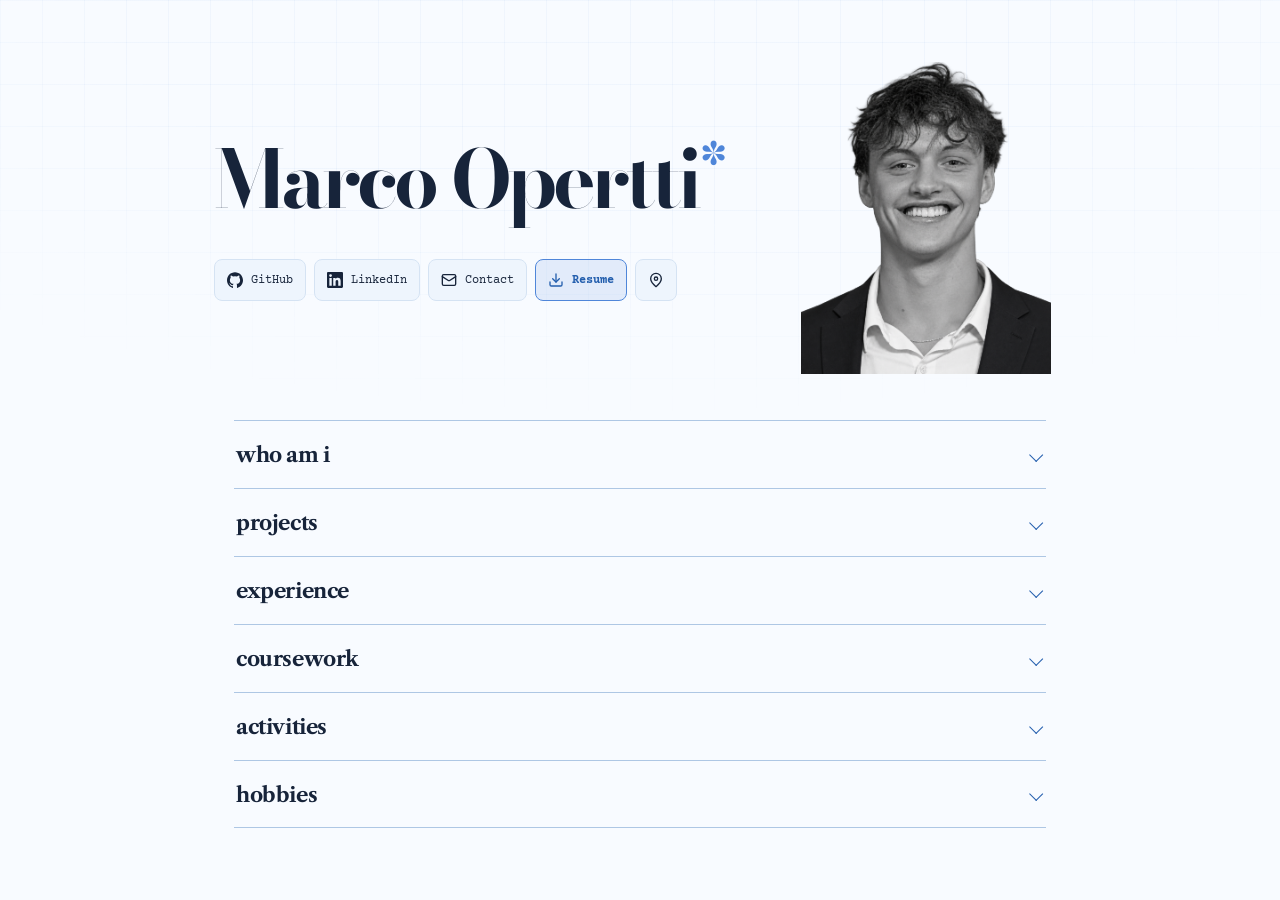
==== commit f491394f: "Remove redundant footer links" ====
--- a/index.html
+++ b/index.html
@@ -421,22 +421,6 @@
     </section>
   </main>
 
-  <!-- ============ SECTION 5: FOOTER ============ -->
-  <footer class="footer">
-    <nav class="footer__links" aria-label="Footer">
-      <a href="https://github.com/Marcomercader" target="_blank" rel="noopener" aria-label="GitHub">
-        <svg class="icon" aria-hidden="true"><use href="#i-github"/></svg>
-      </a>
-      <a href="https://www.linkedin.com/in/marco-opertti" target="_blank" rel="noopener" aria-label="LinkedIn">
-        <svg class="icon" aria-hidden="true"><use href="#i-linkedin"/></svg>
-      </a>
-      <a href="mailto:marcoopertti@gmail.com" aria-label="Email Marco">
-        <svg class="icon" aria-hidden="true"><use href="#i-mail"/></svg>
-      </a>
-    </nav>
-    <p class="footer__note">Made by Marco.</p>
-  </footer>
-
   <!-- ============ DESIGN MINOR EASTER EGG ============ -->
   <div class="modal" id="design-modal" role="dialog" aria-modal="true" aria-labelledby="design-modal-title" hidden>
     <div class="modal__backdrop" data-close-modal></div>
--- a/style.css
+++ b/style.css
@@ -756,35 +756,6 @@
 .activity__title { font-size: 1.05rem; margin: 0 0 4px; }
 .activity__desc { margin: 0; color: var(--text-dim); font-size: 0.92rem; line-height: 1.6; }
 
-/* ---------- Footer ---------- */
-.footer {
-  max-width: var(--maxw);
-  margin: 48px auto 0;
-  padding: 44px 24px 64px;
-  border-top: 1px solid var(--border);
-  text-align: center;
-}
-.footer__links {
-  display: flex;
-  justify-content: center;
-  gap: 12px;
-  margin-bottom: 18px;
-}
-.footer__links a {
-  color: var(--text-dim);
-  display: inline-flex;
-  align-items: center;
-  justify-content: center;
-  width: 42px;
-  height: 42px;
-  border: 1px solid var(--border);
-  border-radius: var(--radius-sm);
-  transition: color var(--transition), border-color var(--transition), transform 140ms var(--ease-out);
-}
-.footer__links a:hover { color: var(--accent-text); border-color: var(--accent); text-decoration: none; transform: translateY(-2px); }
-.footer__links .icon { width: 1.2rem; height: 1.2rem; }
-.footer__note { font-family: var(--font-mono); font-size: 0.78rem; color: var(--text-dim); margin: 0; }
-
 /* ---------- Scroll reveal (subtle, reduced-motion safe) ---------- */
 .reveal {
   opacity: 0;
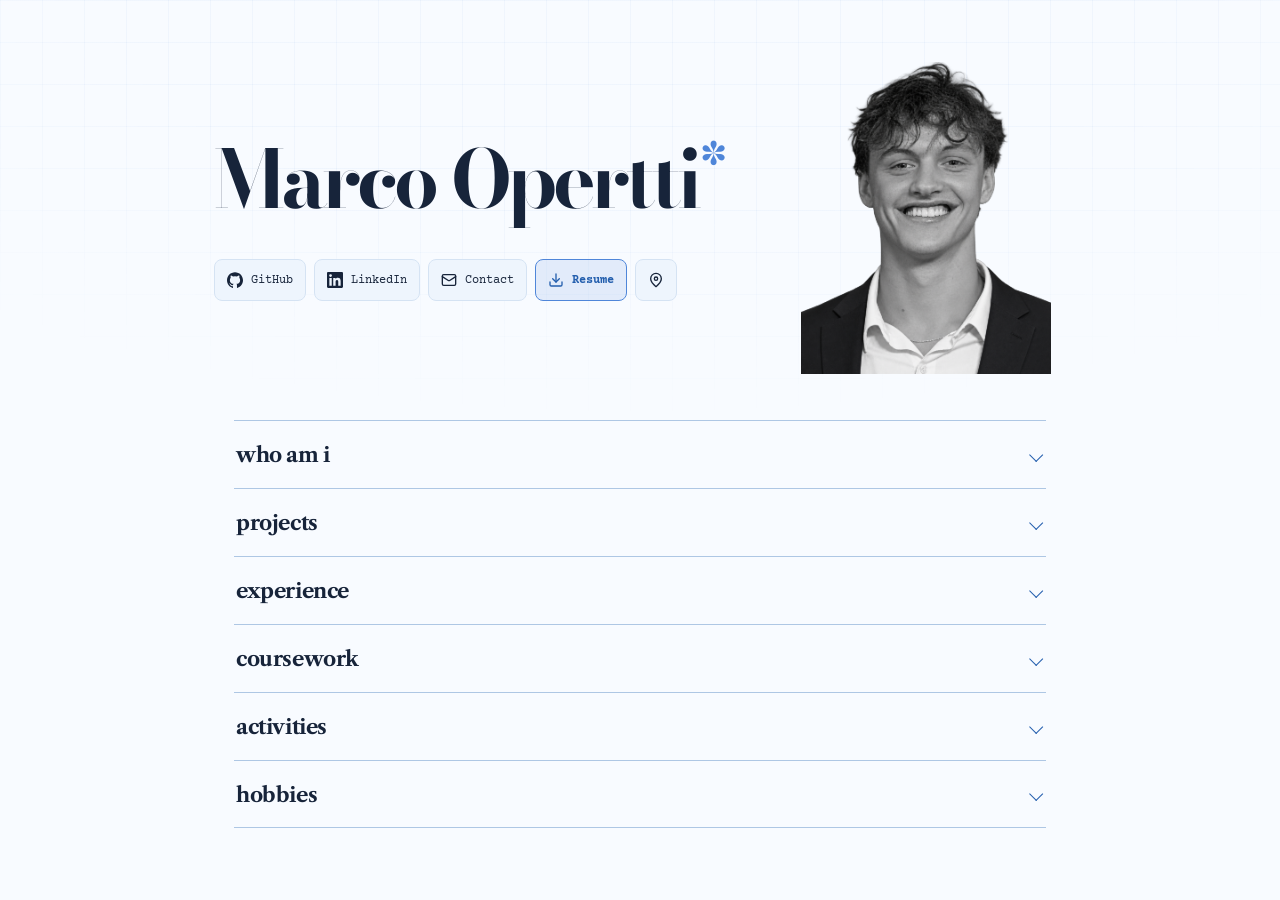
==== commit 86ad7b79: "Add design portfolio page at /design Seven projects (LHF & Monk, LightFeather site, Capí, toy CAD mo" ====
--- a/index.html
+++ b/index.html
@@ -256,7 +256,7 @@
         <li class="timeline__item">
           <span class="timeline__when">2026</span>
           <div class="timeline__what">
-            <strong>LightFeather</strong> &middot; Technology Intern
+            <strong>LightFeather</strong> &middot; Software Engineer Intern
             <span class="timeline__where">Washington DC</span>
             <p class="timeline__note">Building interactive prototypes for a company website redesign.</p>
           </div>
@@ -264,7 +264,7 @@
         <li class="timeline__item">
           <span class="timeline__when">2025</span>
           <div class="timeline__what">
-            <strong>TakeOff Media</strong> &middot; Junior Web Developer
+            <strong>TakeOff Media</strong> &middot; Software Engineer Intern
             <span class="timeline__where">Montevideo, Uruguay</span>
             <p class="timeline__note">Built semantic search across 1,000+ educational videos.</p>
           </div>
@@ -327,10 +327,10 @@
         <div class="edu__row">
           <span class="edu__label">minors</span>
           <div class="edu__chips">
-            <button class="minor-chip" id="design-minor-btn" type="button" aria-haspopup="dialog" aria-controls="design-modal">
+            <a class="minor-chip minor-chip--link" href="design/">
               Design portfolio (UX/UI)
               <svg class="icon" aria-hidden="true"><use href="#i-arrow"/></svg>
-            </button>
+            </a>
             <span class="minor-chip minor-chip--plain">Engineering Entrepreneurship</span>
           </div>
         </div>
--- a/style.css
+++ b/style.css
@@ -880,14 +880,14 @@
   font-family: var(--font-mono);
   font-size: 0.82rem;
 }
-button.minor-chip {
+button.minor-chip, a.minor-chip--link {
   cursor: pointer;
   border-color: var(--accent);
   color: var(--accent-text);
   transition: background var(--transition), transform var(--transition);
 }
-button.minor-chip:hover { background: var(--accent-dim); transform: translateY(-1px); }
-button.minor-chip .icon { width: 0.9em; height: 0.9em; }
+button.minor-chip:hover, a.minor-chip--link:hover { text-decoration: none; background: var(--accent-dim); transform: translateY(-1px); }
+button.minor-chip .icon, a.minor-chip--link .icon { width: 0.9em; height: 0.9em; }
 
 /* ---------- Modal (design minor easter egg) ---------- */
 .modal { position: fixed; inset: 0; z-index: var(--z-menu); }
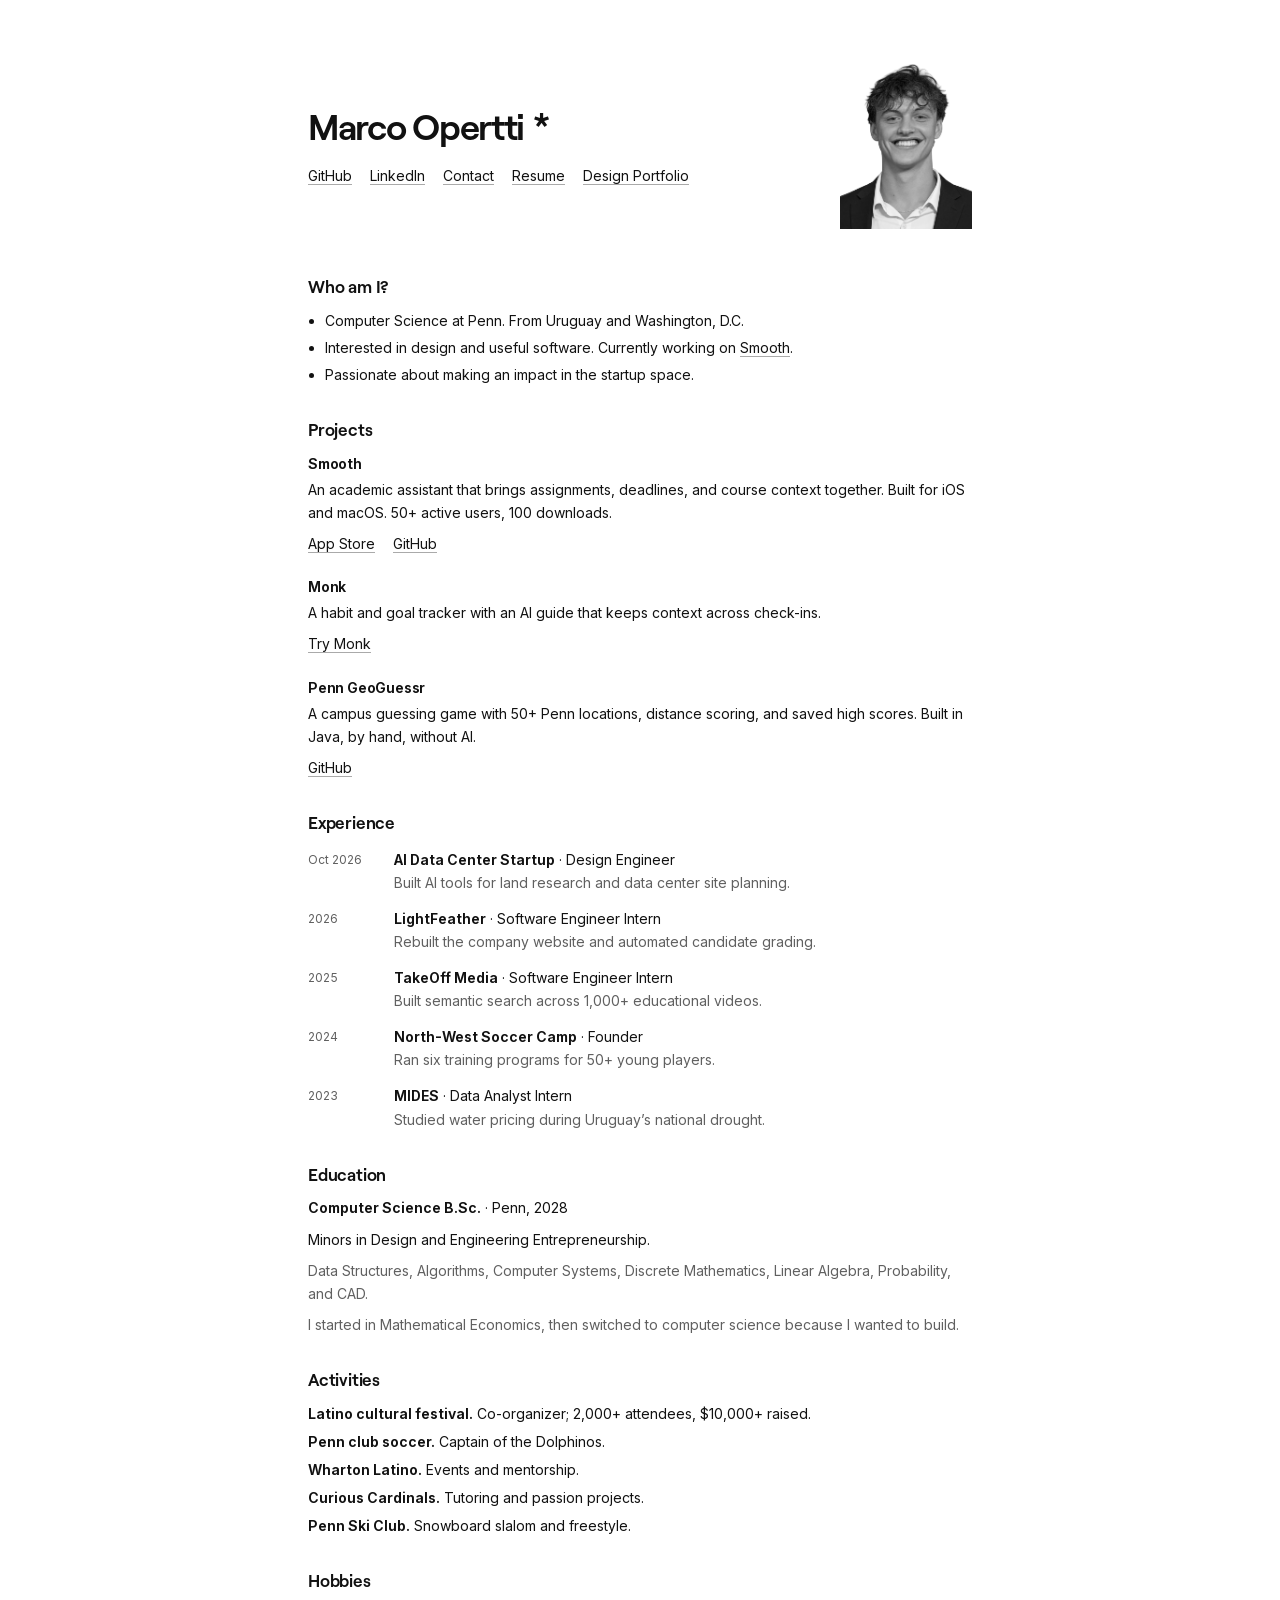
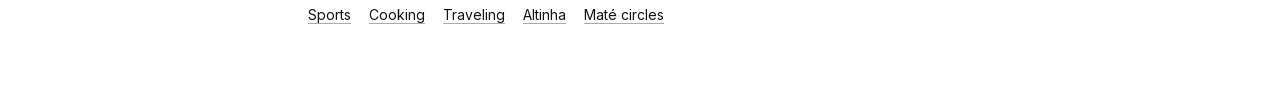
==== commit 713ddba4: "Simplify portfolio and update projects, resume, and portrait interaction" ====
--- a/index.html
+++ b/index.html
@@ -7,15 +7,15 @@
   <title>Marco Opertti</title>
   <meta name="description" content="Marco Opertti studies computer science at Penn and builds useful software." />
   <meta name="author" content="Marco Opertti" />
-  <meta name="theme-color" content="#f7fbff" />
+  <meta name="theme-color" content="#ffffff" />
 
   <!-- Open Graph -->
   <meta property="og:type" content="website" />
   <meta property="og:title" content="Marco Opertti" />
   <meta property="og:description" content="Computer science, design, and projects by Marco Opertti." />
-  <meta property="og:url" content="https://marcomercader.github.io" />
+  <meta property="og:url" content="https://marcoopertti.com" />
   <!-- Drop an assets/og-image.png (1200x630) here and uncomment to enable a rich preview -->
-  <!-- <meta property="og:image" content="https://marcomercader.github.io/assets/og-image.png" /> -->
+  <!-- <meta property="og:image" content="https://marcoopertti.com/assets/og-image.png" /> -->
 
   <!-- Twitter -->
   <meta name="twitter:card" content="summary" />
@@ -24,457 +24,103 @@
 
   <link rel="icon" href="data:image/svg+xml,<svg xmlns=%22http://www.w3.org/2000/svg%22 viewBox=%220 0 100 100%22><text y=%22.9em%22 font-size=%2290%22>%E2%8C%98</text></svg>" />
 
-  <!-- Classic serif with a practical typewriter face for the terminal -->
-  <link rel="preconnect" href="https://fonts.googleapis.com" />
-  <link rel="preconnect" href="https://fonts.gstatic.com" crossorigin />
-  <link href="https://fonts.googleapis.com/css2?family=Bodoni+Moda:opsz,wght@6..96,500;6..96,600&family=Courier+Prime:wght@400;700&family=Libre+Caslon+Text:ital,wght@0,400;0,700;1,400&display=swap" rel="stylesheet" />
-
-  <link rel="stylesheet" href="style.css?v=2" />
+  <link rel="stylesheet" href="style.css?v=4" />
 </head>
 <body>
-  <a class="skip-link" href="#terminal-section">Skip to content</a>
+  <a class="skip-link" href="#about">Skip to content</a>
+  <main>
+    <header class="hero" id="hero">
+      <div class="hero__intro">
+        <h1>Marco Opertti<button class="asterisk" type="button" aria-label="Animate my portrait" aria-controls="portrait">*</button></h1>
+        <nav class="links" aria-label="Personal links">
+          <a href="https://github.com/Marcomercader" target="_blank" rel="noopener">GitHub</a>
+          <a href="https://www.linkedin.com/in/marco-opertti" target="_blank" rel="noopener">LinkedIn</a>
+          <a href="mailto:marcoopertti@gmail.com">Contact</a>
+          <a href="assets/Marco_Resume.pdf" target="_blank" rel="noopener">Resume</a>
+          <a href="design/">Design Portfolio</a>
+        </nav>
+      </div>
+      <div class="portrait" id="portrait">
+        <img src="assets/marco-headshot.png" alt="Marco Opertti" width="1122" height="1402" />
+        <canvas class="portrait__wave" aria-hidden="true" hidden></canvas>
+      </div>
+    </header>
 
-  <!-- Scroll progress bar -->
-  <!-- ============ SVG ICON SPRITE (referenced with <use>) ============ -->
-  <svg width="0" height="0" style="position:absolute" aria-hidden="true" focusable="false">
-    <symbol id="i-github" viewBox="0 0 24 24" fill="currentColor">
-      <path d="M12 .5C5.37.5 0 5.87 0 12.5c0 5.3 3.44 9.8 8.21 11.39.6.11.82-.26.82-.58 0-.29-.01-1.04-.02-2.05-3.34.73-4.04-1.61-4.04-1.61-.55-1.39-1.34-1.76-1.34-1.76-1.09-.75.08-.73.08-.73 1.21.09 1.84 1.24 1.84 1.24 1.07 1.84 2.81 1.31 3.5 1 .11-.78.42-1.31.76-1.61-2.67-.3-5.47-1.34-5.47-5.95 0-1.31.47-2.39 1.24-3.23-.12-.3-.54-1.53.12-3.18 0 0 1.01-.32 3.3 1.23a11.5 11.5 0 016 0c2.29-1.55 3.3-1.23 3.3-1.23.66 1.65.24 2.88.12 3.18.77.84 1.24 1.92 1.24 3.23 0 4.62-2.81 5.64-5.49 5.94.43.37.81 1.1.81 2.22 0 1.6-.01 2.9-.01 3.29 0 .32.22.7.83.58C20.56 22.29 24 17.8 24 12.5 24 5.87 18.63.5 12 .5z"/>
-    </symbol>
-    <symbol id="i-linkedin" viewBox="0 0 24 24" fill="currentColor">
-      <path d="M20.45 20.45h-3.56v-5.57c0-1.33-.02-3.04-1.85-3.04-1.85 0-2.13 1.45-2.13 2.94v5.67H9.35V9h3.42v1.56h.05c.48-.9 1.64-1.85 3.37-1.85 3.6 0 4.27 2.37 4.27 5.45v6.29zM5.34 7.43a2.06 2.06 0 110-4.13 2.06 2.06 0 010 4.13zM7.12 20.45H3.56V9h3.56v11.45zM22.22 0H1.77C.79 0 0 .77 0 1.72v20.56C0 23.23.79 24 1.77 24h20.45c.98 0 1.78-.77 1.78-1.72V1.72C24 .77 23.2 0 22.22 0z"/>
-    </symbol>
-    <symbol id="i-mail" viewBox="0 0 24 24" fill="none" stroke="currentColor" stroke-linecap="round" stroke-linejoin="round">
-      <rect x="2" y="4" width="20" height="16" rx="2"/><path d="m22 7-8.97 5.7a1.94 1.94 0 0 1-2.06 0L2 7"/>
-    </symbol>
-    <symbol id="i-download" viewBox="0 0 24 24" fill="none" stroke="currentColor" stroke-linecap="round" stroke-linejoin="round">
-      <path d="M21 15v4a2 2 0 0 1-2 2H5a2 2 0 0 1-2-2v-4"/><path d="M7 10l5 5 5-5"/><path d="M12 15V3"/>
-    </symbol>
-    <symbol id="i-location" viewBox="0 0 24 24" fill="none" stroke="currentColor" stroke-linecap="round" stroke-linejoin="round">
-      <path d="M20 10c0 5-8 12-8 12S4 15 4 10a8 8 0 1 1 16 0Z"/><circle cx="12" cy="10" r="2.5"/>
-    </symbol>
-    <symbol id="i-arrow" viewBox="0 0 24 24" fill="none" stroke="currentColor" stroke-linecap="round" stroke-linejoin="round">
-      <path d="M7 17 17 7"/><path d="M7 7h10v10"/>
-    </symbol>
-    <symbol id="i-x" viewBox="0 0 24 24" fill="none" stroke="currentColor" stroke-linecap="round" stroke-linejoin="round">
-      <path d="M18 6 6 18M6 6l12 12"/>
-    </symbol>
-    <symbol id="i-check" viewBox="0 0 24 24" fill="none" stroke="currentColor" stroke-linecap="round" stroke-linejoin="round">
-      <path d="M20 6 9 17l-5-5"/>
-    </symbol>
-    <symbol id="i-sparkles" viewBox="0 0 24 24" fill="none" stroke="currentColor" stroke-linecap="round" stroke-linejoin="round">
-      <path d="M12 3 10.1 8.8a2 2 0 0 1-1.3 1.3L3 12l5.8 1.9a2 2 0 0 1 1.3 1.3L12 21l1.9-5.8a2 2 0 0 1 1.3-1.3L21 12l-5.8-1.9a2 2 0 0 1-1.3-1.3L12 3Z"/><path d="M5 3v4M3 5h4M19 17v4M17 19h4"/>
-    </symbol>
-    <symbol id="i-award" viewBox="0 0 24 24" fill="none" stroke="currentColor" stroke-linecap="round" stroke-linejoin="round">
-      <circle cx="12" cy="8" r="6"/><path d="M15.5 13.5 17 22l-5-3-5 3 1.5-8.5"/>
-    </symbol>
-    <symbol id="i-flag" viewBox="0 0 24 24" fill="none" stroke="currentColor" stroke-linecap="round" stroke-linejoin="round">
-      <path d="M4 15s1-1 4-1 5 2 8 2 4-1 4-1V3s-1 1-4 1-5-2-8-2-4 1-4 1z"/><line x1="4" y1="22" x2="4" y2="15"/>
-    </symbol>
-    <symbol id="i-globe" viewBox="0 0 24 24" fill="none" stroke="currentColor" stroke-linecap="round" stroke-linejoin="round">
-      <circle cx="12" cy="12" r="10"/><path d="M2 12h20"/><path d="M12 2a15.3 15.3 0 0 1 4 10 15.3 15.3 0 0 1-4 10 15.3 15.3 0 0 1-4-10 15.3 15.3 0 0 1 4-10z"/>
-    </symbol>
-    <symbol id="i-book" viewBox="0 0 24 24" fill="none" stroke="currentColor" stroke-linecap="round" stroke-linejoin="round">
-      <path d="M12 7v14"/><path d="M3 18a1 1 0 0 1-1-1V4a1 1 0 0 1 1-1h5a4 4 0 0 1 4 4 4 4 0 0 1 4-4h5a1 1 0 0 1 1 1v13a1 1 0 0 1-1 1h-6a3 3 0 0 0-3 3 3 3 0 0 0-3-3z"/>
-    </symbol>
-  </svg>
-
-  <main>
-    <!-- ============ SECTION 1: HERO ============ -->
-    <section id="hero" class="hero">
-      <div class="hero__intro">
-        <div class="hero__name-row">
-          <h1 class="hero__name">Marco Opertti<span class="hero__asterisk" aria-hidden="true">*</span></h1>
-        </div>
-
-        <div class="hero__links">
-          <a class="btn" href="https://github.com/Marcomercader" target="_blank" rel="noopener" aria-label="GitHub profile">
-            <svg class="icon" aria-hidden="true"><use href="#i-github"/></svg> GitHub
-          </a>
-          <a class="btn" href="https://www.linkedin.com/in/marco-opertti" target="_blank" rel="noopener" aria-label="LinkedIn profile">
-            <svg class="icon" aria-hidden="true"><use href="#i-linkedin"/></svg> LinkedIn
-          </a>
-          <span class="contact-wrap">
-            <button class="btn" type="button" aria-describedby="contact-note">
-              <svg class="icon" aria-hidden="true"><use href="#i-mail"/></svg> Contact
-            </button>
-            <span class="contact-note" id="contact-note" role="tooltip">
-              <a href="mailto:marcoopertti@gmail.com">marcoopertti@gmail.com</a>
-              <a href="tel:+12023203802">202-320-3802</a>
-            </span>
-          </span>
-          <a class="btn btn--accent" href="https://github.com/Marcomercader/resume/raw/main/Marco%20Opertti%20Resume%202026.pdf" target="_blank" rel="noopener" aria-label="Download resume PDF">
-            <svg class="icon" aria-hidden="true"><use href="#i-download"/></svg> Resume
-          </a>
-          <span class="location-wrap">
-            <button class="btn location-tag" type="button" aria-label="Location" aria-describedby="location-note">
-              <svg class="icon" aria-hidden="true"><use href="#i-location"/></svg>
-            </button>
-            <span class="location-note" id="location-note" role="tooltip">Grew up in DC, originally from Uruguay, now based in Philly.</span>
-          </span>
-        </div>
-
-      </div>
-
-      <div class="hero__portrait" aria-hidden="true">
-        <div class="hero__portrait-frame">
-          <img class="hero__portrait-photo" src="assets/marco-headshot.png" alt="" width="1122" height="1402" />
-        </div>
-      </div>
-    </section>
-
-    <!-- ============ SECTION 2: TERMINAL / ABOUT ============ -->
-    <section id="terminal-section" class="section">
-      <h2 class="section__title">who am i</h2>
-
-      <div class="terminal" id="terminal">
-        <div class="terminal__bar">
-          <span class="terminal__dot terminal__dot--red" aria-hidden="true"></span>
-          <span class="terminal__dot terminal__dot--yellow" aria-hidden="true"></span>
-          <span class="terminal__dot terminal__dot--green" aria-hidden="true"></span>
-          <span class="terminal__title">marco@penn ~ %</span>
-        </div>
-
-        <!-- Output area. Screen-reader announces new lines politely. -->
-        <div class="terminal__body" id="terminal-output" role="log" aria-live="polite" aria-label="Terminal output"></div>
-
-        <!-- Live input line. The real <input> is transparent and sits on top of
-             a rendered mirror so we can draw a blinking cursor + ghost autocomplete. -->
-        <form class="terminal__input-line" id="terminal-form" autocomplete="off">
-          <label class="terminal__prompt" for="terminal-input">marco@penn ~ %</label>
-          <span class="terminal__field" id="terminal-field">
-            <span class="terminal__render" aria-hidden="true"><span id="term-typed"></span><span class="terminal__cursor"></span><span id="term-ghost" class="terminal__ghost"></span></span>
-            <input
-              id="terminal-input"
-              class="terminal__input"
-              type="text"
-              name="command"
-              aria-label="Terminal command input, type help then Enter. Press Tab to autocomplete."
-              autocomplete="off"
-              autocapitalize="off"
-              autocorrect="off"
-              spellcheck="false"
-            />
-          </span>
-        </form>
-      </div>
-
-      <!-- Clickable shortcuts: run a command without typing it. -->
-      <div class="cmd-chips" role="group" aria-label="Try a command">
-        <span class="cmd-chips__label" aria-hidden="true">try:</span>
-        <button class="chip" type="button" data-cmd="help">help</button>
-        <button class="chip" type="button" data-cmd="neofetch">neofetch</button>
-        <button class="chip" type="button" data-cmd="projects">projects</button>
-        <button class="chip" type="button" data-cmd="skills">skills</button>
-      </div>
-    </section>
-
-    <!-- ============ SECTION 3: PROJECTS ============ -->
-    <section id="projects" class="section">
-      <h2 class="section__title">projects</h2>
-
-      <div class="projects">
-        <!-- Project 1: LHF -->
-        <article class="project" id="project-lhf">
-          <div class="project__media project__media--fit project__media--fit-cream">
-            <img src="assets/covers/lhf.jpg" alt="Low Hanging Fruit cover art: an illustrated persimmon hanging from a branch" loading="lazy" width="886" height="886" />
-          </div>
-          <div class="project__content">
-            <h3 class="project__title">LHF</h3>
-            <ul class="tags" aria-label="Tech stack">
-              <li>Swift</li><li>SwiftUI</li><li>iOS / macOS</li>
-            </ul>
-            <p class="project__desc">
-              An assignment tracker that pulls deadlines from Canvas and Gradescope.
-              I lead the product design and interface. Available on the App Store.
-            </p>
-            <div class="project__links">
-              <a class="btn btn--sm btn--accent" href="https://apps.apple.com/us/app/low-hanging-fruit/id6783911002" target="_blank" rel="noopener" aria-label="Low Hanging Fruit on the App Store">
-                <svg class="icon icon-arrow" aria-hidden="true"><use href="#i-arrow"/></svg> App Store
-              </a>
-              <!-- TODO: fill in real repo URL -->
-              <a class="btn btn--sm" href="#" aria-label="LHF GitHub repository">
-                <svg class="icon" aria-hidden="true"><use href="#i-github"/></svg> GitHub
-              </a>
-            </div>
-          </div>
-        </article>
-
-        <!-- Project 2: Monk -->
-        <article class="project" id="project-monk">
-          <div class="project__media project__media--wide">
-            <img src="assets/covers/monk.png" alt="Monk home screen with a meditating monk illustration" loading="lazy" width="1318" height="1200" />
-          </div>
-          <div class="project__content">
-            <h3 class="project__title">Monk</h3>
-            <ul class="tags" aria-label="Tech stack">
-              <li>TypeScript</li><li>Next.js</li><li>Supabase</li><li>Claude API</li>
-            </ul>
-            <p class="project__desc">
-              A simple space for habits and guided meditation.
-            </p>
-            <div class="project__links">
-              <!-- TODO: fill in real repo URL -->
-              <a class="btn btn--sm" href="https://monkapp.vercel.app/onboarding" target="_blank" rel="noopener" aria-label="Monk live demo">
-                <svg class="icon icon-arrow" aria-hidden="true"><use href="#i-arrow"/></svg> Live demo
-              </a>
-              <a class="btn btn--sm" href="#" aria-label="Monk GitHub repository">
-                <svg class="icon" aria-hidden="true"><use href="#i-github"/></svg> GitHub
-              </a>
-            </div>
-          </div>
-        </article>
-
-        <!-- Project 3: Penn GeoGuessr -->
-        <article class="project" id="project-geoguessr">
-          <div class="project__media project__media--fit">
-            <img src="assets/covers/penn-geoguessr.jpg" alt="The LOVE statue on Penn's campus" loading="lazy" width="750" height="796" />
-          </div>
-          <div class="project__content">
-            <h3 class="project__title">Penn GeoGuessr</h3>
-            <ul class="tags" aria-label="Tech stack">
-              <li>Java</li><li class="tags__flag">100% hand-written, no AI</li>
-            </ul>
-            <p class="project__desc">
-              A campus guessing game with 50+ Penn locations, distance scoring,
-              a hard mode, and saved high scores. Built solo without AI.
-            </p>
-            <div class="project__links">
-              <a class="btn btn--sm" href="https://github.com/Marcomercader/PennGeoguessr" target="_blank" rel="noopener" aria-label="Penn GeoGuessr GitHub repository">
-                <svg class="icon" aria-hidden="true"><use href="#i-github"/></svg> GitHub
-              </a>
-            </div>
-          </div>
-        </article>
-      </div>
-    </section>
-
-    <!-- ============ SECTION 4: EXPERIENCE ============ -->
-    <section id="experience" class="section">
-      <h2 class="section__title">experience</h2>
-
-      <ol class="timeline">
-        <li class="timeline__item">
-          <span class="timeline__when">2026</span>
-          <div class="timeline__what">
-            <strong>LightFeather</strong> &middot; Software Engineer Intern
-            <span class="timeline__where">Washington DC</span>
-            <p class="timeline__note">Building interactive prototypes for a company website redesign.</p>
-          </div>
-        </li>
-        <li class="timeline__item">
-          <span class="timeline__when">2025</span>
-          <div class="timeline__what">
-            <strong>TakeOff Media</strong> &middot; Software Engineer Intern
-            <span class="timeline__where">Montevideo, Uruguay</span>
-            <p class="timeline__note">Built semantic search across 1,000+ educational videos.</p>
-          </div>
-        </li>
-        <li class="timeline__item">
-          <span class="timeline__when">2024</span>
-          <div class="timeline__what">
-            <strong>North-West Soccer Camp</strong> &middot; Founder
-            <span class="timeline__where">Washington DC</span>
-            <p class="timeline__note">Ran six training programs for 50+ young players.</p>
-          </div>
-        </li>
-        <li class="timeline__item">
-          <span class="timeline__when">2023</span>
-          <div class="timeline__what">
-            <strong>MIDES</strong> &middot; Data Analyst Intern
-            <span class="timeline__where">Montevideo, Uruguay</span>
-            <p class="timeline__note">Studied water pricing during Uruguay's national drought.</p>
-          </div>
-        </li>
-      </ol>
-
-      <p class="experience__resume">
-        Full details on my
-        <a href="https://github.com/Marcomercader/resume/raw/main/Marco%20Opertti%20Resume%202026.pdf" target="_blank" rel="noopener">resume PDF</a>.
-      </p>
-    </section>
-
-    <!-- ============ SECTION 5: COURSEWORK ============ -->
-    <section id="coursework" class="section">
-      <h2 class="section__title">coursework</h2>
-
-      <div class="edu">
-        <div class="edu__head">
-          <div>
-            <h3 class="edu__degree">Computer Science B.S.E.</h3>
-            <p class="edu__school">University of Pennsylvania &middot; SEAS</p>
-          </div>
-          <div class="edu__stats">
-            <div class="edu__stat">
-              <span class="edu__stat-label">GPA</span>
-              <span class="edu__stat-value">3.73</span>
-            </div>
-            <div class="edu__stat">
-              <span class="edu__stat-label">class of</span>
-              <span class="edu__stat-value">2028</span>
-            </div>
-          </div>
-        </div>
-
-        <!-- Aug 2024 -> May 2028, roughly halfway as of mid-2026 -->
-        <div class="edu__progress">
-          <span class="edu__progress-label" aria-hidden="true">// degree progress</span>
-          <div class="edu__progress-track" role="img" aria-label="Degree progress: about 50 percent, August 2024 to May 2028">
-            <span class="edu__progress-fill" style="--pct: 51%"></span>
-          </div>
-          <span class="edu__progress-pct" aria-hidden="true">51%</span>
-        </div>
-
-        <div class="edu__row">
-          <span class="edu__label">minors</span>
-          <div class="edu__chips">
-            <a class="minor-chip minor-chip--link" href="design/">
-              Design portfolio (UX/UI)
-              <svg class="icon" aria-hidden="true"><use href="#i-arrow"/></svg>
-            </a>
-            <span class="minor-chip minor-chip--plain">Engineering Entrepreneurship</span>
-          </div>
-        </div>
-
-        <div class="edu__row">
-          <span class="edu__label">relevant coursework</span>
-          <ul class="tags edu__tags" aria-label="Relevant coursework">
-            <li>Data Structures</li>
-            <li>Algorithms</li>
-            <li>Discrete Mathematics</li>
-            <li>Linear Algebra</li>
-            <li>Computer Systems</li>
-            <li>Probability</li>
-            <li>CAD (SolidWorks &amp; Rhino)</li>
-          </ul>
-        </div>
-
-        <p class="edu__note">I started in Mathematical Economics, then switched to computer science because I wanted to build.</p>
-      </div>
-    </section>
-
-    <!-- ============ SECTION 6: ACTIVITIES ============ -->
-    <section id="activities" class="section">
-      <h2 class="section__title">activities</h2>
-
-      <ul class="activities">
-        <li class="activity">
-          <span class="activity__icon" aria-hidden="true"><svg class="icon"><use href="#i-sparkles"/></svg></span>
-          <div class="activity__body">
-            <h3 class="activity__title">Latino cultural festival</h3>
-            <p class="activity__desc">
-              I co-organize Penn's largest Latino festival, with 2,000+ attendees and
-              $10,000+ raised for nonprofits.
-            </p>
-          </div>
-        </li>
-
-        <li class="activity">
-          <span class="activity__icon" aria-hidden="true"><svg class="icon"><use href="#i-award"/></svg></span>
-          <div class="activity__body">
-            <h3 class="activity__title">UPenn club soccer captain</h3>
-            <p class="activity__desc">
-              Captain of the Dolphinos, Penn's club soccer team.
-            </p>
-          </div>
-        </li>
-
-        <li class="activity">
-          <span class="activity__icon" aria-hidden="true"><svg class="icon"><use href="#i-flag"/></svg></span>
-          <div class="activity__body">
-            <h3 class="activity__title">Wharton Latino</h3>
-            <p class="activity__desc">
-              I help run events and mentorship for the club.
-            </p>
-          </div>
-        </li>
-
-        <li class="activity">
-          <span class="activity__icon" aria-hidden="true"><svg class="icon"><use href="#i-book"/></svg></span>
-          <div class="activity__body">
-            <h3 class="activity__title">Curious Cardinals tutor</h3>
-            <p class="activity__desc">
-              I mentor younger students through schoolwork and passion projects.
-            </p>
-          </div>
-        </li>
-
-        <li class="activity">
-          <span class="activity__icon" aria-hidden="true"><svg class="icon"><use href="#i-flag"/></svg></span>
-          <div class="activity__body">
-            <h3 class="activity__title">UPenn Ski Club</h3>
-            <p class="activity__desc">I compete in snowboard slalom and freestyle.</p>
-          </div>
-        </li>
+    <section id="about">
+      <h2>Who am I?</h2>
+      <ul class="bio">
+        <li>Computer Science at Penn. From Uruguay and Washington, D.C.</li>
+        <li>Interested in design and useful software. Currently working on <a href="#smooth">Smooth</a>.</li>
+        <li>Passionate about making an impact in the startup space.</li>
       </ul>
     </section>
 
-    <!-- ============ SECTION 7: HOBBIES (compact) ============ -->
-    <section id="hobbies" class="section section--slim">
-      <h2 class="section__title">hobbies</h2>
-      <div class="hobbies" aria-label="Hobbies">
-        <button class="hobby-card" type="button" data-hobby="sports" aria-haspopup="dialog" aria-controls="hobby-modal"><span aria-hidden="true">⚽</span> sports</button>
-        <button class="hobby-card" type="button" data-hobby="cooking" aria-haspopup="dialog" aria-controls="hobby-modal"><span aria-hidden="true">🍳</span> cooking</button>
-        <button class="hobby-card" type="button" data-hobby="traveling" aria-haspopup="dialog" aria-controls="hobby-modal"><span aria-hidden="true">✈️</span> traveling</button>
-        <button class="hobby-card" type="button" data-hobby="altinha" aria-haspopup="dialog" aria-controls="hobby-modal"><span aria-hidden="true">⛱️</span> altinha</button>
-        <button class="hobby-card" type="button" data-hobby="mate-circles" aria-haspopup="dialog" aria-controls="hobby-modal"><span aria-hidden="true">🧉</span> maté circles</button>
+    <section id="projects">
+      <h2>Projects</h2>
+      <article class="project" id="smooth">
+        <h3>Smooth</h3>
+        <p>An academic assistant that brings assignments, deadlines, and course context together. Built for iOS and macOS. 50+ active users, 100 downloads.</p>
+        <p class="links"><a href="https://apps.apple.com/us/app/smooth-for-students/id6783911002" target="_blank" rel="noopener">App Store</a><a href="https://github.com/OlisaNW247/penn-dashboard" target="_blank" rel="noopener">GitHub</a></p>
+      </article>
+      <article class="project" id="project-monk">
+        <h3>Monk</h3>
+        <p>A habit and goal tracker with an AI guide that keeps context across check-ins.</p>
+        <p class="links"><a href="https://monkapp.vercel.app/onboarding" target="_blank" rel="noopener">Try Monk</a></p>
+      </article>
+      <article class="project" id="project-geoguessr">
+        <h3>Penn GeoGuessr</h3>
+        <p>A campus guessing game with 50+ Penn locations, distance scoring, and saved high scores. Built in Java, by hand, without AI.</p>
+        <p class="links"><a href="https://github.com/Marcomercader/PennGeoguessr" target="_blank" rel="noopener">GitHub</a></p>
+      </article>
+    </section>
+
+    <section id="experience">
+      <h2>Experience</h2>
+      <ul class="entries">
+        <li><span class="date">Oct 2026</span><div><strong>AI Data Center Startup</strong> · Design Engineer<p>Built AI tools for land research and data center site planning.</p></div></li>
+        <li><span class="date">2026</span><div><strong>LightFeather</strong> · Software Engineer Intern<p>Rebuilt the company website and automated candidate grading.</p></div></li>
+        <li><span class="date">2025</span><div><strong>TakeOff Media</strong> · Software Engineer Intern<p>Built semantic search across 1,000+ educational videos.</p></div></li>
+        <li><span class="date">2024</span><div><strong>North-West Soccer Camp</strong> · Founder<p>Ran six training programs for 50+ young players.</p></div></li>
+        <li><span class="date">2023</span><div><strong>MIDES</strong> · Data Analyst Intern<p>Studied water pricing during Uruguay’s national drought.</p></div></li>
+      </ul>
+    </section>
+
+    <section id="coursework">
+      <h2>Education</h2>
+      <p><strong>Computer Science B.Sc.</strong> · Penn, 2028</p>
+      <p>Minors in Design and Engineering Entrepreneurship.</p>
+      <p class="secondary">Data Structures, Algorithms, Computer Systems, Discrete Mathematics, Linear Algebra, Probability, and CAD.</p>
+      <p class="secondary">I started in Mathematical Economics, then switched to computer science because I wanted to build.</p>
+    </section>
+
+    <section id="activities">
+      <h2>Activities</h2>
+      <ul class="plain-list">
+        <li><strong>Latino cultural festival.</strong> Co-organizer; 2,000+ attendees, $10,000+ raised.</li>
+        <li><strong>Penn club soccer.</strong> Captain of the Dolphinos.</li>
+        <li><strong>Wharton Latino.</strong> Events and mentorship.</li>
+        <li><strong>Curious Cardinals.</strong> Tutoring and passion projects.</li>
+        <li><strong>Penn Ski Club.</strong> Snowboard slalom and freestyle.</li>
+      </ul>
+    </section>
+
+    <section id="hobbies">
+      <h2>Hobbies</h2>
+      <div class="links">
+        <button class="text-link" type="button" data-hobby="sports" aria-haspopup="dialog">Sports</button>
+        <button class="text-link" type="button" data-hobby="cooking" aria-haspopup="dialog">Cooking</button>
+        <button class="text-link" type="button" data-hobby="traveling" aria-haspopup="dialog">Traveling</button>
+        <button class="text-link" type="button" data-hobby="altinha" aria-haspopup="dialog">Altinha</button>
+        <button class="text-link" type="button" data-hobby="mate-circles" aria-haspopup="dialog">Maté circles</button>
       </div>
     </section>
   </main>
 
-  <!-- ============ DESIGN MINOR EASTER EGG ============ -->
-  <div class="modal" id="design-modal" role="dialog" aria-modal="true" aria-labelledby="design-modal-title" hidden>
-    <div class="modal__backdrop" data-close-modal></div>
-    <div class="modal__panel">
-      <div class="modal__bar">
-        <span class="terminal__dot terminal__dot--red" aria-hidden="true"></span>
-        <span class="terminal__dot terminal__dot--yellow" aria-hidden="true"></span>
-        <span class="terminal__dot terminal__dot--green" aria-hidden="true"></span>
-        <span class="modal__title" id="design-modal-title">~/design-portfolio</span>
-        <button class="icon-btn modal__close" type="button" data-close-modal aria-label="Close design projects">
-          <svg class="icon" aria-hidden="true"><use href="#i-x"/></svg>
-        </button>
-      </div>
-      <div class="modal__body">
-        <p class="modal__intro">Design work from class and beyond.</p>
-        <div class="design-grid">
-          <figure class="design-item">
-            <img src="assets/design/embroidered-jeans.jpg" alt="Marco wearing dark denim jeans with a hand-embroidered dragon patch on the back pocket" loading="lazy" width="768" height="1024" />
-            <figcaption>01 &middot; Hand-embroidered denim.</figcaption>
-          </figure>
-          <figure class="design-item">
-            <video src="assets/design/dada-composite.mp4" muted loop playsinline controls preload="metadata" aria-label="Dada composite video collage"></video>
-            <figcaption>02 &middot; Dada video collage.</figcaption>
-          </figure>
-          <figure class="design-item">
-            <img src="assets/design/capi-system.png" alt="Exploded product diagram of the Capí insulated maté bottle" loading="lazy" width="1056" height="1582" />
-            <figcaption>03 &middot; Capí insulated maté bottle.</figcaption>
-          </figure>
-        </div>
-      </div>
-    </div>
-  </div>
-
-  <!-- Hobby photo lightbox: shows assets/hobbies/<name>.jpg when it exists,
-       otherwise a "photos coming soon" placeholder. -->
-  <div class="modal" id="hobby-modal" role="dialog" aria-modal="true" aria-labelledby="hobby-modal-title" hidden>
-    <div class="modal__backdrop" data-close-modal></div>
-    <div class="modal__panel modal__panel--sm">
-      <div class="modal__bar">
-        <span class="terminal__dot terminal__dot--red" aria-hidden="true"></span>
-        <span class="terminal__dot terminal__dot--yellow" aria-hidden="true"></span>
-        <span class="terminal__dot terminal__dot--green" aria-hidden="true"></span>
-        <span class="modal__title" id="hobby-modal-title">~/hobbies</span>
-        <button class="icon-btn modal__close" type="button" data-close-modal aria-label="Close hobby photos">
-          <svg class="icon" aria-hidden="true"><use href="#i-x"/></svg>
-        </button>
-      </div>
-      <div class="modal__body">
-        <img class="hobby-photo" id="hobby-photo" alt="" hidden />
-        <div class="hobby-fallback" id="hobby-fallback" hidden>photos coming soon</div>
-      </div>
-    </div>
-  </div>
-
-  <script src="script.js?v=2" defer></script>
+  <dialog id="hobby-modal" aria-labelledby="hobby-title">
+    <div class="dialog-heading"><h2 id="hobby-title">Hobbies</h2><button class="text-link" type="button" id="close-hobby">Close</button></div>
+    <img id="hobby-photo" alt="" />
+    <p id="hobby-fallback" hidden>Photos coming soon.</p>
+  </dialog>
+  <script src="script.js?v=6" defer></script>
 </body>
 </html>
--- a/style.css
+++ b/style.css
@@ -1,1044 +1,62 @@
-/* ============================================================
-   Marco Opertti portfolio
-   Plain CSS, no build step. Theming via [data-theme] on <html>.
-
-   Type system:
-     Libre Caslon Text -> display and body
-     Courier Prime     -> terminal and utility text
-   ============================================================ */
-
-/* ---------- Design tokens ---------- */
-:root {
-  --accent: #4f86d9;
-  --accent-2: #9fc7ff;
-  --accent-dim: rgba(79, 134, 217, 0.13);
-  --accent-glow: rgba(79, 134, 217, 0.22);
-
-  --radius: 12px;
-  --radius-sm: 8px;
-  --maxw: 860px;
-
-  --font-sans: "Libre Caslon Text", Georgia, "Times New Roman", serif;
-  --font-mono: "Courier Prime", "Courier New", monospace;
-
-  --transition: 180ms ease;
-  --ease-out: cubic-bezier(0.16, 1, 0.3, 1);
-
-  --z-menu: 60;
+@font-face { font-family: Roobert; src: url('assets/fonts/Roobert-SemiBold.otf') format('opentype'); font-weight: 600; font-display: swap; }
+@font-face { font-family: Inter; src: url('assets/fonts/inter.woff2') format('woff2'); font-weight: 100 900; font-display: swap; }
+:root { color-scheme: light; --text: #111; --secondary: #606060; --bg: #fff; --border: #dedede; --maxw: 720px; }
+* { box-sizing: border-box; }
+body { margin: 0; background: var(--bg); color: var(--text); font: 14px/1.65 Inter, Arial, sans-serif; -webkit-font-smoothing: antialiased; }
+main { max-width: var(--maxw); margin: 0 auto; padding: 64px 28px 72px; }
+h1, h2, h3, p { margin: 0; }
+h1 { font: 600 36px/1.15 Roobert, Inter, sans-serif; letter-spacing: -1.3px; }
+h2, h3 { font: 600 17px/1.4 Roobert, Inter, sans-serif; letter-spacing: -.2px; }
+h2 { margin-bottom: 10px; }
+strong { font-weight: 650; }
+a, .text-link { color: inherit; text-decoration: underline; text-underline-offset: 3px; text-decoration-thickness: 1px; text-decoration-color: #aaa; }
+a:hover, .text-link:hover { text-decoration-color: #111; }
+button { font: inherit; cursor: pointer; }
+button.text-link { border: 0; background: none; padding: 0; }
+:focus-visible { outline: 2px solid #111; outline-offset: 5px; }
+.hero { display: flex; align-items: center; justify-content: space-between; gap: 24px; margin-bottom: 46px; }
+.hero .links { margin-top: 17px; gap: 8px 18px; }
+.links { display: flex; flex-wrap: wrap; gap: 6px 18px; align-items: center; }
+.asterisk { display: inline-block; padding: 0 5px; margin-left: 4px; border: 0; color: inherit; background: transparent; font: 600 38px/1 Roobert, sans-serif; vertical-align: top; }
+.asterisk:hover { transform: rotate(30deg); }
+.portrait { position: relative; flex: 0 0 132px; height: 165px; overflow: hidden; }
+.portrait img { display: block; width: 100%; height: 100%; object-fit: cover; filter: grayscale(1); }
+.portrait__wave { position: absolute; inset: 0; width: 100%; height: 100%; filter: grayscale(1); pointer-events: none; }
+.project + .project { margin-top: 20px; }
+.project h3 { font: 650 14px/1.65 Inter, Arial, sans-serif; margin-bottom: 3px; }
+.project { scroll-margin-top: 24px; }
+section { margin-top: 32px; scroll-margin-top: 24px; }
+section p + p { margin-top: 8px; }
+.bio { margin: 0; padding-left: 17px; }
+.bio li + li { margin-top: 4px; }
+.entries { list-style: none; padding: 0; margin: 0; }
+.entries li { display: grid; grid-template-columns: 74px 1fr; gap: 12px; margin-top: 13px; }
+.entries p, .secondary, .date { color: var(--secondary); }
+.date { font-size: 12px; padding-top: 2px; font-variant-numeric: tabular-nums; }
+.plain-list { list-style: none; margin: 0; padding: 0; }
+.plain-list li + li { margin-top: 5px; }
+.skip-link { position: absolute; top: 8px; left: 16px; transform: translateY(-160%); background: #fff; z-index: 10; }
+.skip-link:focus { transform: none; }
+dialog { width: min(640px, calc(100% - 32px)); max-height: 90dvh; padding: 20px; border: 1px solid var(--border); background: white; color: var(--text); }
+dialog::backdrop { background: #0009; }
+.dialog-heading { display: flex; align-items: baseline; justify-content: space-between; gap: 16px; margin-bottom: 10px; }
+#hobby-photo { display: block; max-width: 100%; max-height: 70dvh; margin: auto; object-fit: contain; }
+[hidden] { display: none !important; }
+body:has(dialog[open]) { overflow: hidden; }
+.icon { display: none; }
+@media (max-width: 520px) {
+  main { padding: 36px 22px 48px; }
+  h1 { font-size: 29px; letter-spacing: -1px; }
+  .hero { gap: 16px; align-items: flex-start; margin-bottom: 36px; }
+  .hero .links { gap: 6px 14px; margin-top: 12px; }
+  .portrait { flex-basis: 94px; height: 118px; }
+  .asterisk { font-size: 30px; padding: 0 2px; }
+  .entries li { grid-template-columns: 62px 1fr; gap: 8px; }
 }
-
-/* Light blue and white palette */
-[data-theme="light"] {
-  --bg: #f8fbff;
-  --bg-elev: #eef5fd;
-  --bg-terminal: #e8f2ff;
-  --text: #17243a;
-  --text-dim: #5c6d83;
-  --border: #d5e3f3;
-  --border-strong: #aec7e4;
-  --shadow: 0 18px 50px rgba(40, 80, 130, 0.15);
-  --accent-text: #245fae;
-  --grid-line: rgba(47, 111, 210, 0.04);
+@media (prefers-reduced-motion: reduce) { *, *::before, *::after { scroll-behavior: auto !important; transition: none !important; } }
+@media (max-width: 360px) {
+  .hero h1 { font-size: 24px; white-space: nowrap; }
+  .hero { gap: 12px; }
+  .portrait { flex-basis: 70px; height: 88px; }
+  .asterisk { font-size: 27px; margin-left: 2px; }
 }
-
-/* ---------- Reset / base ---------- */
-*, *::before, *::after { box-sizing: border-box; }
-
-html { scroll-behavior: smooth; }
-
-@media (prefers-reduced-motion: reduce) {
-  html { scroll-behavior: auto; }
-  *, *::before, *::after {
-    animation-duration: 0.001ms !important;
-    animation-iteration-count: 1 !important;
-    transition-duration: 0.001ms !important;
-  }
-}
-
-body {
-  margin: 0;
-  font-family: var(--font-sans);
-  background: var(--bg);
-  color: var(--text);
-  line-height: 1.65;
-  -webkit-font-smoothing: antialiased;
-  text-rendering: optimizeLegibility;
-  transition: background var(--transition), color var(--transition);
-  overflow-x: hidden;
-}
-
-/* Faint grid texture. */
-body::before {
-  content: "";
-  position: fixed;
-  inset: 0;
-  z-index: -2;
-  pointer-events: none;
-  background-image:
-    linear-gradient(var(--grid-line) 1px, transparent 1px),
-    linear-gradient(90deg, var(--grid-line) 1px, transparent 1px);
-  background-size: 42px 42px;
-  mask-image: radial-gradient(ellipse 100% 60% at 50% 0%, #000 40%, transparent 78%);
-  -webkit-mask-image: radial-gradient(ellipse 100% 60% at 50% 0%, #000 40%, transparent 78%);
-}
-h1, h2, h3 { line-height: 1.12; font-weight: 700; letter-spacing: -0.02em; }
-
-a { color: var(--accent-text); text-decoration: none; }
-a:hover { text-decoration: underline; }
-
-code {
-  font-family: var(--font-mono);
-  font-size: 0.88em;
-}
-
-.accent { color: var(--accent-text); }
-
-/* Inline SVG icon sizing */
-.icon {
-  width: 1.05em;
-  height: 1.05em;
-  flex: none;
-  stroke-width: 2;
-  vertical-align: -0.15em;
-}
-
-/* Visible keyboard focus everywhere */
-:focus-visible {
-  outline: 2px solid var(--accent);
-  outline-offset: 3px;
-  border-radius: 5px;
-}
-
-.skip-link {
-  position: absolute;
-  left: -9999px;
-  top: 0;
-  background: var(--accent);
-  color: #fff;
-  padding: 10px 16px;
-  z-index: 100;
-  font-weight: 600;
-  border-radius: 0 0 var(--radius-sm) 0;
-}
-.skip-link:focus { left: 0; top: 0; }
-
-/* ---------- Layout helpers ---------- */
-main { display: block; }
-
-.section {
-  max-width: var(--maxw);
-  margin: 0 auto;
-  padding: 96px 24px 30px;
-  scroll-margin-top: 84px;
-}
-
-.section__title {
-  font-size: 1.5rem;
-  margin: 0 0 30px;
-  color: var(--text);
-  display: flex;
-  align-items: baseline;
-  gap: 10px;
-}
-.section__title .accent { font-size: 1rem; font-weight: 500; font-family: var(--font-mono); }
-
-/* ---------- One-page accordion ---------- */
-.section.accordion {
-  padding: 0 24px;
-  scroll-margin-top: 12px;
-}
-.accordion__trigger {
-  width: 100%;
-  min-height: 68px;
-  display: flex;
-  align-items: center;
-  justify-content: space-between;
-  gap: 20px;
-  padding: 18px 2px;
-  border: 0;
-  border-top: 1px solid var(--border-strong);
-  background: transparent;
-  color: var(--text);
-  font-family: var(--font-sans);
-  cursor: pointer;
-  text-align: left;
-}
-.accordion:last-of-type .accordion__trigger { border-bottom: 1px solid var(--border-strong); }
-.accordion:last-of-type.is-open .accordion__trigger { border-bottom-color: transparent; }
-.accordion__title { font-size: 1.3rem; font-weight: 700; letter-spacing: -0.02em; }
-.accordion__mark {
-  width: 10px;
-  height: 10px;
-  flex: none;
-  border-right: 1.5px solid var(--accent-text);
-  border-bottom: 1.5px solid var(--accent-text);
-  transform: rotate(45deg) translate(-2px, 2px);
-  transition: transform 220ms var(--ease-out);
-}
-.accordion.is-open .accordion__mark { transform: rotate(225deg) translate(-2px, 2px); }
-.accordion.is-open .accordion__trigger {
-  position: sticky;
-  top: 0;
-  z-index: 20;
-  background: color-mix(in srgb, var(--bg) 92%, transparent);
-  backdrop-filter: blur(10px);
-  -webkit-backdrop-filter: blur(10px);
-  border-bottom: 1px solid var(--border);
-}
-.accordion__content {
-  display: grid;
-  grid-template-rows: 0fr;
-  opacity: 0;
-  visibility: hidden;
-  transition:
-    grid-template-rows 420ms cubic-bezier(0.22, 1, 0.36, 1),
-    opacity 220ms ease,
-    visibility 0s linear 420ms;
-}
-.accordion__inner {
-  min-height: 0;
-  overflow: hidden;
-  padding: 0;
-}
-.accordion__inner::before,
-.accordion__inner::after {
-  content: "";
-  display: block;
-  height: 8px;
-}
-.accordion__inner::after { height: 54px; }
-.accordion.is-open .accordion__content {
-  grid-template-rows: 1fr;
-  opacity: 1;
-  visibility: visible;
-  transition:
-    grid-template-rows 420ms cubic-bezier(0.22, 1, 0.36, 1),
-    opacity 260ms ease 40ms,
-    visibility 0s;
-}
-.accordion__trigger:hover .accordion__title { color: var(--accent-text); }
-
-.icon-btn {
-  background: transparent;
-  border: 1px solid var(--border);
-  color: var(--text);
-  width: 40px;
-  height: 40px;
-  border-radius: var(--radius-sm);
-  cursor: pointer;
-  display: inline-flex;
-  align-items: center;
-  justify-content: center;
-  transition: border-color var(--transition), color var(--transition), background var(--transition), transform var(--transition);
-}
-.icon-btn:hover { border-color: var(--accent); color: var(--accent-text); }
-.icon-btn:active { transform: scale(0.92); }
-.icon-btn .icon { width: 1.15rem; height: 1.15rem; }
-
-/* ---------- Buttons ---------- */
-.btn {
-  display: inline-flex;
-  align-items: center;
-  gap: 8px;
-  font-family: var(--font-mono);
-  font-size: 0.84rem;
-  padding: 10px 16px;
-  border-radius: var(--radius-sm);
-  border: 1px solid var(--border);
-  background: var(--bg-elev);
-  color: var(--text);
-  cursor: pointer;
-  transition: border-color var(--transition), color var(--transition), background var(--transition), transform 140ms var(--ease-out), box-shadow var(--transition);
-}
-.btn:hover {
-  border-color: var(--accent);
-  color: var(--accent-text);
-  text-decoration: none;
-  transform: translateY(-2px);
-  box-shadow: 0 8px 20px -8px var(--accent-glow);
-}
-.btn:active { transform: translateY(0) scale(0.98); }
-.btn .icon { width: 1rem; height: 1rem; transition: transform var(--transition); }
-.btn:hover .icon-arrow { transform: translate(2px, -2px); }
-.btn--accent {
-  border-color: var(--accent);
-  color: var(--accent-text);
-  background: var(--accent-dim);
-  font-weight: 700;
-}
-.btn--sm { padding: 8px 13px; font-size: 0.8rem; }
-.btn--disabled, .btn:disabled {
-  opacity: 0.45;
-  cursor: not-allowed;
-  border-color: var(--border);
-  color: var(--text-dim);
-}
-.btn--disabled:hover, .btn:disabled:hover { transform: none; border-color: var(--border); color: var(--text-dim); box-shadow: none; }
-
-/* ---------- Hero ---------- */
-.hero {
-  max-width: 900px;
-  margin: 0 auto;
-  scroll-margin-top: 70px;
-  padding: 62px 24px 46px;
-  min-height: 0;
-  display: grid;
-  grid-template-columns: minmax(0, 1fr) 280px;
-  gap: 42px;
-  align-items: center;
-}
-.hero__intro { min-width: 0; max-width: 600px; }
-
-/* Portrait */
-.hero__portrait {
-  position: relative;
-  justify-self: center;
-  width: 100%;
-  max-width: 250px;
-}
-.hero__portrait-frame {
-  position: relative;
-}
-.hero__portrait-photo {
-  position: relative;
-  display: block;
-  width: 100%;
-  height: auto;
-  aspect-ratio: 1122 / 1402;
-  object-fit: contain;
-  filter: none;
-}
-@media (max-width: 820px) {
-  .hero {
-    grid-template-columns: 1fr;
-    gap: 24px;
-    min-height: 0;
-  }
-  .hero__portrait { max-width: 190px; justify-self: center; }
-}
-.hero__eyebrow {
-  font-family: var(--font-mono);
-  color: var(--accent-text);
-  margin: 0 0 16px;
-  font-size: 0.92rem;
-  display: inline-flex;
-  align-items: center;
-  gap: 8px;
-}
-.hero__eyebrow::before {
-  content: "";
-  width: 8px;
-  height: 8px;
-  border-radius: 50%;
-  background: var(--accent);
-}
-.hero__name {
-  font-family: "Bodoni Moda", "Times New Roman", serif;
-  font-size: clamp(2.8rem, 9vw, 5rem);
-  margin: 0;
-  letter-spacing: -0.055em;
-  color: var(--text);
-}
-.hero__name-row { position: relative; }
-.hero__asterisk { color: var(--accent); font-size: 0.5em; vertical-align: top; margin-left: 3px; }
-.location-wrap { position: relative; display: inline-flex; }
-.location-tag {
-  width: 42px;
-  min-width: 42px;
-  height: 42px;
-  padding: 0;
-  justify-content: center;
-  cursor: help;
-}
-.location-note {
-  position: absolute;
-  left: 50%;
-  bottom: calc(100% + 10px);
-  width: 250px;
-  padding: 10px 12px;
-  border: 1px solid var(--border-strong);
-  border-radius: var(--radius-sm);
-  background: var(--bg);
-  color: var(--text-dim);
-  box-shadow: var(--shadow);
-  font-family: var(--font-mono);
-  font-size: 0.72rem;
-  line-height: 1.5;
-  opacity: 0;
-  pointer-events: none;
-  transform: translate(-50%, 5px);
-  transition: opacity 160ms ease, transform 180ms var(--ease-out);
-}
-.location-wrap:hover .location-note,
-.location-tag:focus + .location-note { opacity: 1; transform: translate(-50%, 0); }
-.contact-wrap { position: relative; display: inline-flex; }
-.contact-note {
-  position: absolute;
-  left: 50%;
-  top: calc(100% + 10px);
-  width: max-content;
-  display: flex;
-  flex-direction: column;
-  gap: 4px;
-  padding: 10px 12px;
-  border: 1px solid var(--border-strong);
-  border-radius: var(--radius-sm);
-  background: var(--bg);
-  box-shadow: var(--shadow);
-  font-family: var(--font-mono);
-  font-size: 0.74rem;
-  line-height: 1.5;
-  opacity: 0;
-  pointer-events: none;
-  transform: translate(-50%, -5px);
-  transition: opacity 160ms ease, transform 180ms var(--ease-out);
-}
-.contact-note a { color: var(--text); text-decoration: none; }
-.contact-note a:hover { color: var(--accent-text); text-decoration: underline; }
-.contact-wrap:hover .contact-note,
-.contact-wrap:focus-within .contact-note { opacity: 1; pointer-events: auto; transform: translate(-50%, 0); }
-.hero__tagline {
-  font-size: clamp(1.1rem, 3vw, 1.5rem);
-  color: var(--text-dim);
-  margin: 0 0 36px;
-  max-width: 46ch;
-  min-height: 1.6em;
-  font-weight: 500;
-}
-.hero__links { display: flex; flex-wrap: wrap; gap: 8px; margin: 34px 0 0; }
-.hero__links > .btn,
-.hero__links > .contact-wrap > .btn,
-.hero__links > .location-wrap > .btn { padding: 9px 12px; font-size: 0.78rem; }
-.hero__hint {
-  font-family: var(--font-mono);
-  font-size: 0.82rem;
-  color: var(--text-dim);
-}
-.hero__hint kbd {
-  font-family: var(--font-mono);
-  background: var(--accent-dim);
-  color: var(--accent-text);
-  padding: 2px 8px;
-  border-radius: 5px;
-  border: 1px solid var(--border);
-  font-size: 0.9em;
-}
-
-/* ---------- Terminal ---------- */
-.terminal {
-  border-radius: var(--radius);
-  overflow: hidden;
-  box-shadow: var(--shadow);
-  border: 1px solid var(--border-strong);
-  background: var(--bg-terminal);
-  font-family: var(--font-mono);
-  cursor: text;
-  transition: border-color var(--transition);
-}
-.terminal:focus-within { border-color: color-mix(in srgb, var(--accent) 50%, var(--border-strong)); }
-.terminal__bar {
-  display: flex;
-  align-items: center;
-  gap: 8px;
-  padding: 11px 14px;
-  background: #dce9f8;
-  border-bottom: 1px solid var(--border-strong);
-}
-.terminal__dot { width: 12px; height: 12px; border-radius: 50%; display: inline-block; transition: transform var(--transition); }
-.terminal:hover .terminal__dot { transform: scale(1.1); }
-.terminal__dot--red { background: #ff5f56; }
-.terminal__dot--yellow { background: #ffbd2e; }
-.terminal__dot--green { background: #27c93f; }
-.terminal__title {
-  margin-left: 10px;
-  font-size: 0.76rem;
-  color: var(--text-dim);
-}
-.terminal__body {
-  padding: 18px 16px 6px;
-  font-size: 0.84rem;
-  line-height: 1.7;
-  color: var(--text);
-  min-height: 280px;
-  max-height: 460px;
-  overflow-y: auto;
-  scrollbar-width: thin;
-  scrollbar-color: #b6cbe3 transparent;
-}
-.terminal__body::-webkit-scrollbar { width: 8px; }
-.terminal__body::-webkit-scrollbar-thumb { background: #b6cbe3; border-radius: 8px; }
-.terminal__line { white-space: pre-wrap; word-break: break-word; }
-.terminal__line--cmd { color: var(--text); }
-.terminal__line--cmd .term-prompt { color: var(--accent); margin-right: 8px; }
-.term-bullet { color: var(--accent-text); margin-right: 8px; }
-.terminal__line--muted { color: var(--text-dim); }
-.terminal__line--accent { color: var(--accent); }
-.terminal__line--error { color: #a23d43; }
-.terminal__line--ascii { color: var(--accent); line-height: 1.25; font-size: 0.78rem; }
-.terminal__body a { color: var(--accent); text-decoration: underline; }
-.terminal__body a:hover { text-decoration: none; }
-/* clickable deep-link lines inside terminal output */
-.term-link {
-  cursor: pointer;
-  color: var(--text);
-  border-bottom: 1px dashed var(--border-strong);
-  transition: color var(--transition), border-color var(--transition);
-}
-.term-link:hover { color: var(--accent); border-color: var(--accent); }
-
-.terminal__input-line {
-  display: flex;
-  align-items: center;
-  padding: 4px 16px 18px;
-}
-.terminal__prompt { color: var(--accent); margin-right: 8px; font-size: 0.84rem; white-space: nowrap; }
-
-.terminal__field {
-  position: relative;
-  flex: 1;
-  min-width: 0;
-  font-family: var(--font-mono);
-  font-size: 0.84rem;
-  line-height: 1.5;
-}
-.terminal__render {
-  white-space: pre;
-  overflow: hidden;
-  color: var(--text);
-  pointer-events: none;
-}
-.terminal__ghost { color: #8b9bb0; }
-.terminal__input {
-  position: absolute;
-  inset: 0;
-  width: 100%;
-  background: transparent;
-  border: none;
-  outline: none;
-  color: transparent;
-  caret-color: transparent;
-  font-family: var(--font-mono);
-  font-size: 0.84rem;
-}
-.terminal__field:not(.is-focused) .terminal__cursor { opacity: 0.35; animation: none; }
-.terminal__cursor {
-  display: inline-block;
-  width: 8px;
-  height: 1.05em;
-  margin-left: 1px;
-  vertical-align: text-bottom;
-  background: var(--accent);
-  animation: blink 1.05s steps(1) infinite;
-}
-@keyframes blink { 50% { opacity: 0; } }
-@media (prefers-reduced-motion: reduce) {
-  .terminal__cursor { animation: none; }
-}
-
-/* ---------- Command chips ---------- */
-.cmd-chips {
-  display: flex;
-  flex-wrap: wrap;
-  align-items: center;
-  gap: 8px;
-  margin-top: 16px;
-}
-.cmd-chips__label { color: var(--text-dim); font-size: 0.78rem; margin-right: 2px; font-family: var(--font-mono); }
-.chip {
-  font-family: var(--font-mono);
-  font-size: 0.78rem;
-  color: var(--text-dim);
-  background: var(--bg-elev);
-  border: 1px solid var(--border);
-  border-radius: 20px;
-  padding: 6px 13px;
-  cursor: pointer;
-  transition: border-color var(--transition), color var(--transition), background var(--transition), transform 140ms var(--ease-out);
-}
-.chip::before { content: "$ "; color: var(--accent); opacity: 0.7; }
-.chip:hover, .chip:focus-visible {
-  color: var(--accent-text);
-  border-color: var(--accent);
-  background: var(--accent-dim);
-  transform: translateY(-2px);
-}
-.chip:active { transform: translateY(0) scale(0.96); }
-
-/* The about panel keeps only the original bullet treatment. */
-#terminal-section .terminal {
-  border: 0;
-  border-radius: 0;
-  box-shadow: none;
-  background: transparent;
-  cursor: default;
-}
-#terminal-section .terminal__bar,
-#terminal-section .terminal__input-line,
-#terminal-section .cmd-chips { display: none; }
-#terminal-section .terminal__body {
-  min-height: 0;
-  max-height: none;
-  padding: 0;
-  overflow: visible;
-  font-family: var(--font-sans);
-  font-size: 1rem;
-  line-height: 1.8;
-}
-
-/* ---------- Projects ---------- */
-.projects { display: flex; flex-direction: column; gap: 40px; }
-.project {
-  display: grid;
-  grid-template-columns: 1fr 1fr;
-  gap: 28px;
-  align-items: center;
-  position: relative;
-  padding: 20px;
-  border-radius: var(--radius);
-  border: 1px solid transparent;
-  transition: border-color var(--transition), background var(--transition), transform 200ms var(--ease-out);
-}
-.project:hover {
-  border-color: var(--border);
-  background: color-mix(in srgb, var(--bg-elev) 55%, transparent);
-}
-.project:nth-child(even) .project__media { order: 2; }
-.project__media {
-  aspect-ratio: 16 / 9;
-  border-radius: var(--radius-sm);
-  border: 1px dashed var(--border-strong);
-  background:
-    repeating-linear-gradient(45deg, transparent, transparent 12px, color-mix(in srgb, var(--text-dim) 6%, transparent) 12px, color-mix(in srgb, var(--text-dim) 6%, transparent) 24px);
-  display: flex;
-  align-items: center;
-  justify-content: center;
-  color: var(--text-dim);
-  font-family: var(--font-mono);
-  font-size: 0.78rem;
-  text-align: center;
-  padding: 12px;
-  position: relative;
-  overflow: hidden;
-  transition: border-color var(--transition), color var(--transition);
-}
-.project:hover .project__media { border-color: var(--accent); color: var(--accent-text); }
-/* real screenshots inside the media slot */
-.project__media--shots {
-  border-style: solid;
-  background: color-mix(in srgb, var(--text-dim) 5%, transparent);
-  gap: 12px;
-  padding: 16px;
-}
-.project__media--shots img {
-  height: 100%;
-  width: auto;
-  min-width: 0;
-  object-fit: contain;
-  border-radius: 10px;
-  box-shadow: 0 4px 18px rgba(0, 0, 0, 0.35);
-}
-.project__media--wide { padding: 0; border-style: solid; }
-.project__media--wide img {
-  width: 100%;
-  height: 100%;
-  object-fit: cover;
-  object-position: center;
-}
-#project-monk .project__media { aspect-ratio: 1 / 1; }
-/* squarer frame, whole image visible (no crop) */
-.project__media--fit {
-  aspect-ratio: 4 / 3;
-  padding: 0;
-  border-style: solid;
-  background: var(--bg-terminal);
-}
-.project__media--fit img {
-  width: 100%;
-  height: 100%;
-  object-fit: contain;
-}
-.project__media--fit-cream { background: #fdf3e7; }
-.project__content { position: relative; z-index: 1; }
-.project__title { font-size: 1.55rem; margin: 0 0 12px; }
-.project__desc { color: var(--text-dim); margin: 0 0 18px; font-size: 0.98rem; }
-.tags {
-  list-style: none;
-  display: flex;
-  flex-wrap: wrap;
-  gap: 8px;
-  padding: 0;
-  margin: 0 0 16px;
-}
-.tags li {
-  font-family: var(--font-mono);
-  font-size: 0.72rem;
-  color: var(--accent-text);
-  background: var(--accent-dim);
-  padding: 4px 10px;
-  border-radius: 20px;
-}
-.tags__flag {
-  color: var(--text) !important;
-  background: transparent !important;
-  border: 1px solid var(--accent);
-  letter-spacing: 0.02em;
-}
-.tags__flag::before { content: "★ "; color: var(--accent); }
-.project__links { display: flex; flex-wrap: wrap; gap: 10px; }
-
-@media (max-width: 680px) {
-  .project { grid-template-columns: 1fr; padding: 14px; }
-  .project:nth-child(even) .project__media { order: 0; }
-}
-
-/* ---------- Experience timeline ---------- */
-.timeline { list-style: none; margin: 0; padding: 0; }
-.timeline__item {
-  display: grid;
-  grid-template-columns: 130px 1fr;
-  gap: 18px;
-  padding: 16px 0;
-  border-left: 2px solid var(--border);
-  padding-left: 24px;
-  position: relative;
-  transition: border-color var(--transition);
-}
-.timeline__item:hover { border-left-color: var(--accent); }
-.timeline__item::before {
-  content: "";
-  position: absolute;
-  left: -7px;
-  top: 24px;
-  width: 12px;
-  height: 12px;
-  border-radius: 50%;
-  background: var(--bg);
-  border: 2px solid var(--accent);
-  transition: transform var(--transition), box-shadow var(--transition);
-}
-.timeline__item:hover::before {
-  transform: scale(1.35);
-  box-shadow: 0 0 0 5px var(--accent-dim);
-}
-.timeline__when {
-  font-family: var(--font-mono);
-  font-size: 0.8rem;
-  color: var(--accent-text);
-  padding-top: 1px;
-}
-.timeline__what strong { font-weight: 700; }
-.timeline__where { display: block; color: var(--text-dim); font-size: 0.9rem; }
-.timeline__note { margin: 6px 0 0; color: var(--text-dim); font-size: 0.92rem; }
-.experience__resume { margin-top: 30px; font-family: var(--font-mono); font-size: 0.88rem; color: var(--text-dim); }
-
-@media (max-width: 560px) {
-  .timeline__item { grid-template-columns: 1fr; gap: 4px; }
-}
-
-/* ---------- Activities ---------- */
-.activities {
-  list-style: none;
-  display: flex;
-  flex-direction: column;
-  gap: 0;
-  margin: 0;
-  padding: 0;
-}
-.activity {
-  display: grid;
-  grid-template-columns: 12px 1fr;
-  gap: 12px;
-  padding: 16px 0;
-  border-top: 1px solid var(--border);
-}
-.activity::before { content: "•"; color: var(--accent-text); line-height: 1.4; }
-.activity__icon { display: none; }
-.activity__title { font-size: 1.05rem; margin: 0 0 4px; }
-.activity__desc { margin: 0; color: var(--text-dim); font-size: 0.92rem; line-height: 1.6; }
-
-/* ---------- Scroll reveal (subtle, reduced-motion safe) ---------- */
-.reveal {
-  opacity: 0;
-  transform: translateY(16px);
-  transition: opacity 0.55s var(--ease-out), transform 0.55s var(--ease-out);
-  transition-delay: var(--reveal-delay, 0ms);
-  will-change: opacity, transform;
-}
-.reveal.is-visible { opacity: 1; transform: none; }
-@media (prefers-reduced-motion: reduce) {
-  .reveal { opacity: 1; transform: none; transition: none; }
-}
-
-/* ---------- Coursework / education card ---------- */
-.edu {
-  border: 1px solid var(--border);
-  border-radius: var(--radius);
-  background: color-mix(in srgb, var(--bg-elev) 55%, transparent);
-  padding: 28px;
-  position: relative;
-  overflow: hidden;
-  transition: border-color var(--transition);
-}
-.edu:hover { border-color: var(--border-strong); }
-/* faint blue corner tint */
-.edu::before {
-  content: "";
-  position: absolute;
-  top: -80px;
-  right: -80px;
-  width: 240px;
-  height: 240px;
-  border-radius: 50%;
-  background: radial-gradient(circle, var(--accent-dim) 0%, transparent 70%);
-  pointer-events: none;
-}
-.edu__head {
-  display: flex;
-  align-items: flex-start;
-  justify-content: space-between;
-  gap: 18px;
-  flex-wrap: wrap;
-  margin-bottom: 20px;
-}
-.edu__degree { margin: 0 0 4px; font-size: 1.35rem; }
-.edu__school { margin: 0; color: var(--text-dim); font-size: 0.95rem; }
-.edu__stats { display: flex; gap: 10px; }
-.edu__stat {
-  border: 1px solid var(--border);
-  border-radius: var(--radius-sm);
-  padding: 8px 14px;
-  text-align: center;
-  background: color-mix(in srgb, var(--bg) 60%, transparent);
-  min-width: 82px;
-}
-.edu__stat-label {
-  display: block;
-  font-family: var(--font-mono);
-  font-size: 0.68rem;
-  color: var(--text-dim);
-  letter-spacing: 0.08em;
-}
-.edu__stat-value {
-  display: block;
-  font-weight: 700;
-  font-size: 1.15rem;
-  color: var(--accent-text);
-}
-.edu__progress {
-  display: flex;
-  align-items: center;
-  gap: 12px;
-  margin-bottom: 22px;
-  font-family: var(--font-mono);
-  font-size: 0.75rem;
-  color: var(--text-dim);
-}
-.edu__progress-track {
-  flex: 1;
-  height: 6px;
-  border-radius: 999px;
-  background: color-mix(in srgb, var(--text-dim) 14%, transparent);
-  overflow: hidden;
-}
-.edu__progress-fill {
-  display: block;
-  height: 100%;
-  width: var(--pct, 0%);
-  border-radius: inherit;
-  background: linear-gradient(90deg, var(--accent), var(--accent-2));
-}
-.edu__progress-pct { color: var(--accent-text); }
-.edu__row {
-  display: flex;
-  align-items: baseline;
-  gap: 16px;
-  padding: 14px 0;
-  border-top: 1px solid var(--border);
-  flex-wrap: wrap;
-}
-.edu__label {
-  font-family: var(--font-mono);
-  font-size: 0.75rem;
-  color: var(--text-dim);
-  letter-spacing: 0.06em;
-  flex: none;
-  min-width: 170px;
-}
-.edu__chips { display: flex; gap: 10px; flex-wrap: wrap; }
-.edu__tags { margin: 0; }
-
-/* minor chips; the Design one is a real button hiding an easter egg */
-.minor-chip {
-  display: inline-flex;
-  align-items: center;
-  gap: 8px;
-  padding: 7px 14px;
-  border-radius: 999px;
-  border: 1px solid var(--border-strong);
-  background: transparent;
-  color: var(--text);
-  font-family: var(--font-mono);
-  font-size: 0.82rem;
-}
-button.minor-chip, a.minor-chip--link {
-  cursor: pointer;
-  border-color: var(--accent);
-  color: var(--accent-text);
-  transition: background var(--transition), transform var(--transition);
-}
-button.minor-chip:hover, a.minor-chip--link:hover { text-decoration: none; background: var(--accent-dim); transform: translateY(-1px); }
-button.minor-chip .icon, a.minor-chip--link .icon { width: 0.9em; height: 0.9em; }
-
-/* ---------- Modal (design minor easter egg) ---------- */
-.modal { position: fixed; inset: 0; z-index: var(--z-menu); }
-.modal[hidden] { display: none; }
-.modal__backdrop {
-  position: absolute;
-  inset: 0;
-  background: rgba(28, 47, 72, 0.38);
-  backdrop-filter: blur(6px);
-  -webkit-backdrop-filter: blur(6px);
-}
-.modal__panel {
-  position: relative;
-  max-width: 780px;
-  margin: 6vh auto;
-  max-height: 88vh;
-  display: flex;
-  flex-direction: column;
-  background: var(--bg-elev);
-  border: 1px solid var(--border-strong);
-  border-radius: var(--radius);
-  box-shadow: var(--shadow);
-  overflow: hidden;
-  width: calc(100% - 32px);
-  animation: modal-in 260ms var(--ease-out);
-}
-@keyframes modal-in {
-  from { opacity: 0; transform: translateY(14px) scale(0.985); }
-  to { opacity: 1; transform: none; }
-}
-@media (prefers-reduced-motion: reduce) {
-  .modal__panel { animation: none; }
-}
-.modal__bar {
-  display: flex;
-  align-items: center;
-  gap: 8px;
-  padding: 12px 16px;
-  border-bottom: 1px solid var(--border);
-  background: color-mix(in srgb, var(--bg) 50%, transparent);
-}
-.modal__title {
-  font-family: var(--font-mono);
-  font-size: 0.8rem;
-  color: var(--text-dim);
-  margin-left: 8px;
-}
-.modal__close { margin-left: auto; width: 34px; height: 34px; }
-.modal__body { padding: 22px; overflow-y: auto; }
-.modal__intro {
-  margin: 0 0 18px;
-  color: var(--text-dim);
-  font-size: 0.95rem;
-}
-.design-grid {
-  display: grid;
-  grid-template-columns: repeat(auto-fit, minmax(200px, 1fr));
-  gap: 16px;
-}
-.design-item { margin: 0; }
-.design-item img,
-.design-item video {
-  width: 100%;
-  height: auto;
-  aspect-ratio: 3 / 4;
-  object-fit: cover;
-  border-radius: var(--radius-sm);
-  border: 1px solid var(--border);
-  display: block;
-  background: #f3f7fc;
-}
-.design-item:nth-child(3) img { object-fit: contain; background: #f7f5ef; }
-.design-item figcaption {
-  margin-top: 10px;
-  font-family: var(--font-mono);
-  font-size: 0.74rem;
-  color: var(--text-dim);
-  line-height: 1.5;
-}
-.design-item--soon .design-item__ph {
-  aspect-ratio: 3 / 4;
-  border: 1px dashed var(--border-strong);
-  border-radius: var(--radius-sm);
-  display: grid;
-  place-items: center;
-  color: var(--text-dim);
-  font-family: var(--font-mono);
-  font-size: 0.78rem;
-}
-/* coursework footnote, same register as the terminal comments */
-.edu__note {
-  margin: 18px 0 0;
-  font-family: var(--font-mono);
-  font-size: 0.75rem;
-  color: var(--text-dim);
-  opacity: 0.85;
-  line-height: 1.7;
-}
-
-/* ---------- Hobbies: compact clickable card row ---------- */
-.section--slim { padding-top: 40px; }
-.hobbies { display: flex; flex-wrap: wrap; gap: 10px; }
-.hobby-card {
-  display: inline-flex;
-  align-items: center;
-  gap: 8px;
-  padding: 10px 16px;
-  border: 1px solid var(--border-strong);
-  border-radius: var(--radius-sm);
-  background: color-mix(in srgb, var(--bg-elev) 40%, transparent);
-  color: var(--text);
-  font-family: var(--font-mono);
-  font-size: 0.85rem;
-  cursor: pointer;
-  transition: border-color var(--transition), background var(--transition), transform 140ms var(--ease-out);
-}
-.hobby-card:hover {
-  border-color: var(--accent);
-  background: var(--accent-dim);
-  transform: translateY(-2px);
-}
-.modal__panel--sm { max-width: 460px; }
-.hobby-photo {
-  width: 100%;
-  display: block;
-  border-radius: var(--radius-sm);
-  border: 1px solid var(--border);
-}
-.hobby-fallback {
-  aspect-ratio: 4 / 3;
-  border: 1px dashed var(--border-strong);
-  border-radius: var(--radius-sm);
-  display: grid;
-  place-items: center;
-  color: var(--text-dim);
-  font-family: var(--font-mono);
-  font-size: 0.78rem;
-}
-/* explicit display rules above would otherwise defeat the hidden attribute */
-.hobby-photo[hidden],
-.hobby-fallback[hidden] { display: none; }
-
-body.modal-open { overflow: hidden; }
-
-@media (max-width: 620px) {
-  .edu { padding: 20px; }
-  .edu__label { min-width: 100%; }
-  .location-note { left: -102px; right: auto; bottom: auto; top: calc(100% + 8px); transform: translateY(-4px); }
-  .location-wrap:hover .location-note,
-  .location-tag:focus + .location-note { transform: translateY(0); }
-  .contact-note { left: auto; right: 0; bottom: auto; top: calc(100% + 8px); transform: translateY(-4px); }
-  .contact-wrap:hover .contact-note,
-  .contact-wrap:focus-within .contact-note { transform: translateY(0); }
-}
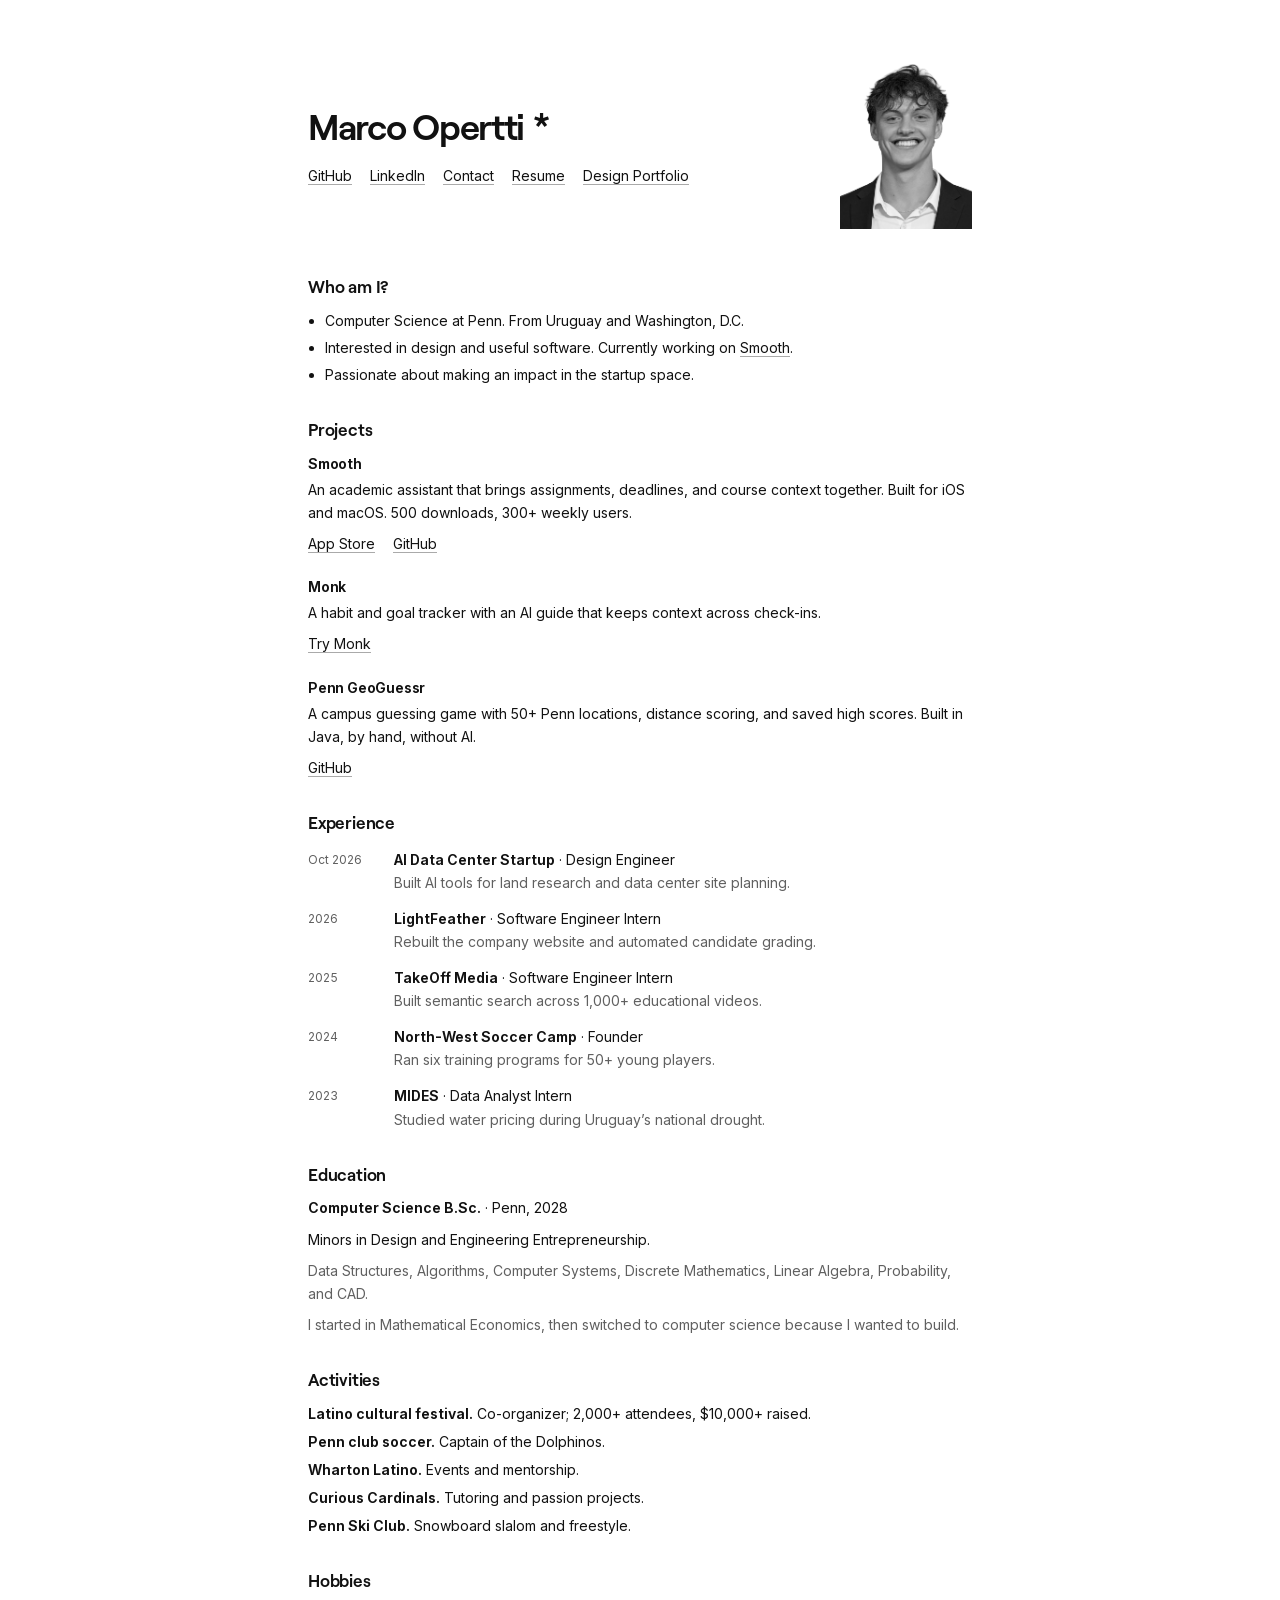
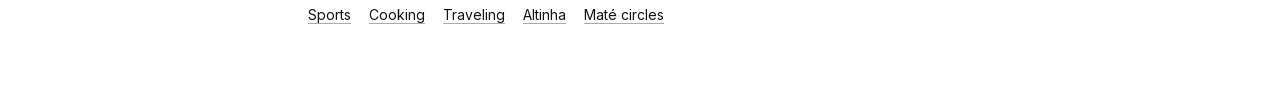
==== commit 00e67048: "Update Smooth stats to 500 downloads and 300+ weekly users Co-Authored-By: Claude Opus 5.5 <noreply@" ====
--- a/index.html
+++ b/index.html
@@ -59,7 +59,7 @@
       <h2>Projects</h2>
       <article class="project" id="smooth">
         <h3>Smooth</h3>
-        <p>An academic assistant that brings assignments, deadlines, and course context together. Built for iOS and macOS. 50+ active users, 100 downloads.</p>
+        <p>An academic assistant that brings assignments, deadlines, and course context together. Built for iOS and macOS. 500 downloads, 300+ weekly users.</p>
         <p class="links"><a href="https://apps.apple.com/us/app/smooth-for-students/id6783911002" target="_blank" rel="noopener">App Store</a><a href="https://github.com/OlisaNW247/penn-dashboard" target="_blank" rel="noopener">GitHub</a></p>
       </article>
       <article class="project" id="project-monk">
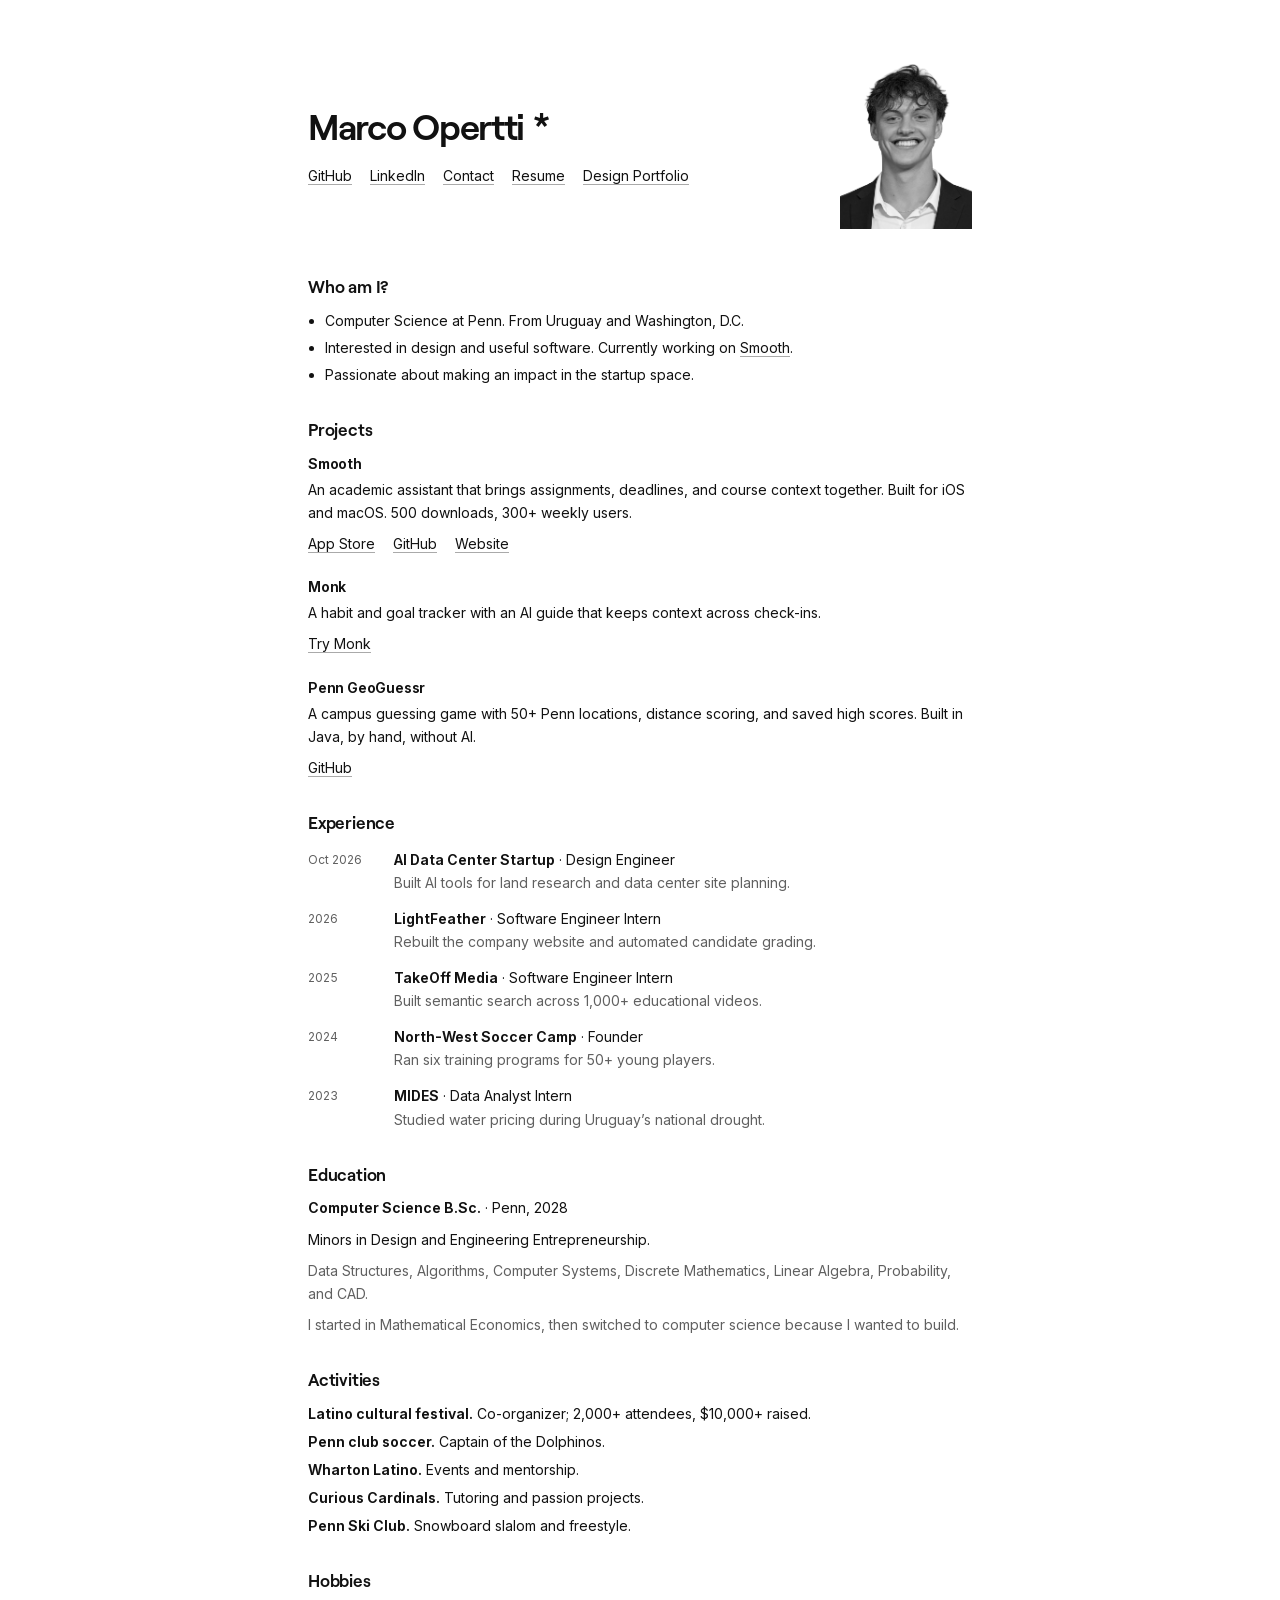
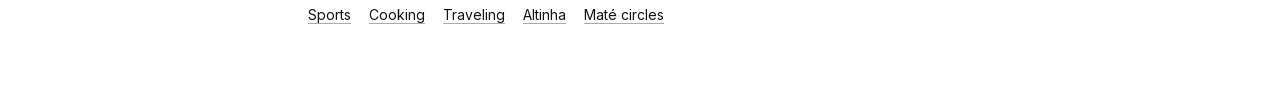
==== commit 0846ca00: "Add Smooth website link next to GitHub Co-Authored-By: Claude Opus 5.5 <noreply@anthropic.com> Claud" ====
--- a/index.html
+++ b/index.html
@@ -60,7 +60,7 @@
       <article class="project" id="smooth">
         <h3>Smooth</h3>
         <p>An academic assistant that brings assignments, deadlines, and course context together. Built for iOS and macOS. 500 downloads, 300+ weekly users.</p>
-        <p class="links"><a href="https://apps.apple.com/us/app/smooth-for-students/id6783911002" target="_blank" rel="noopener">App Store</a><a href="https://github.com/OlisaNW247/penn-dashboard" target="_blank" rel="noopener">GitHub</a></p>
+        <p class="links"><a href="https://apps.apple.com/us/app/smooth-for-students/id6783911002" target="_blank" rel="noopener">App Store</a><a href="https://github.com/OlisaNW247/penn-dashboard" target="_blank" rel="noopener">GitHub</a><a href="https://smooth-for-students.netlify.app/" target="_blank" rel="noopener">Website</a></p>
       </article>
       <article class="project" id="project-monk">
         <h3>Monk</h3>
